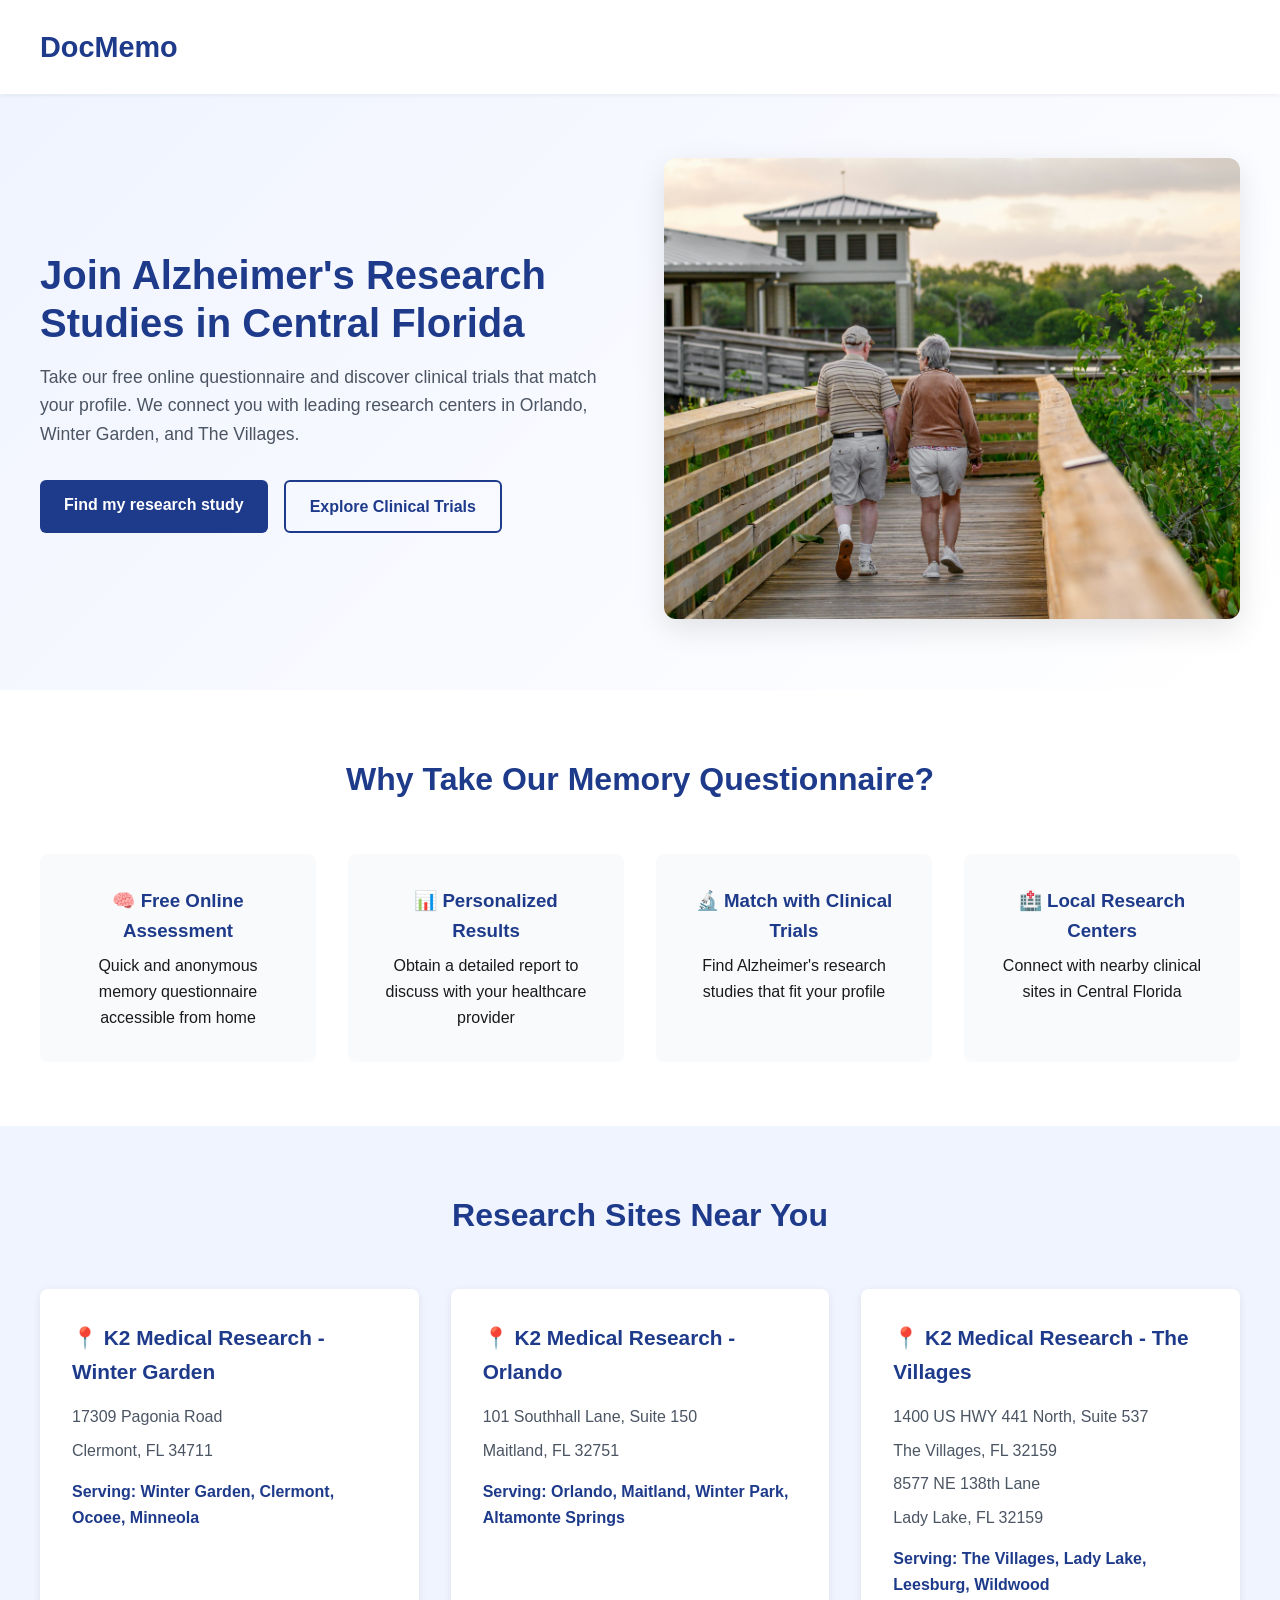
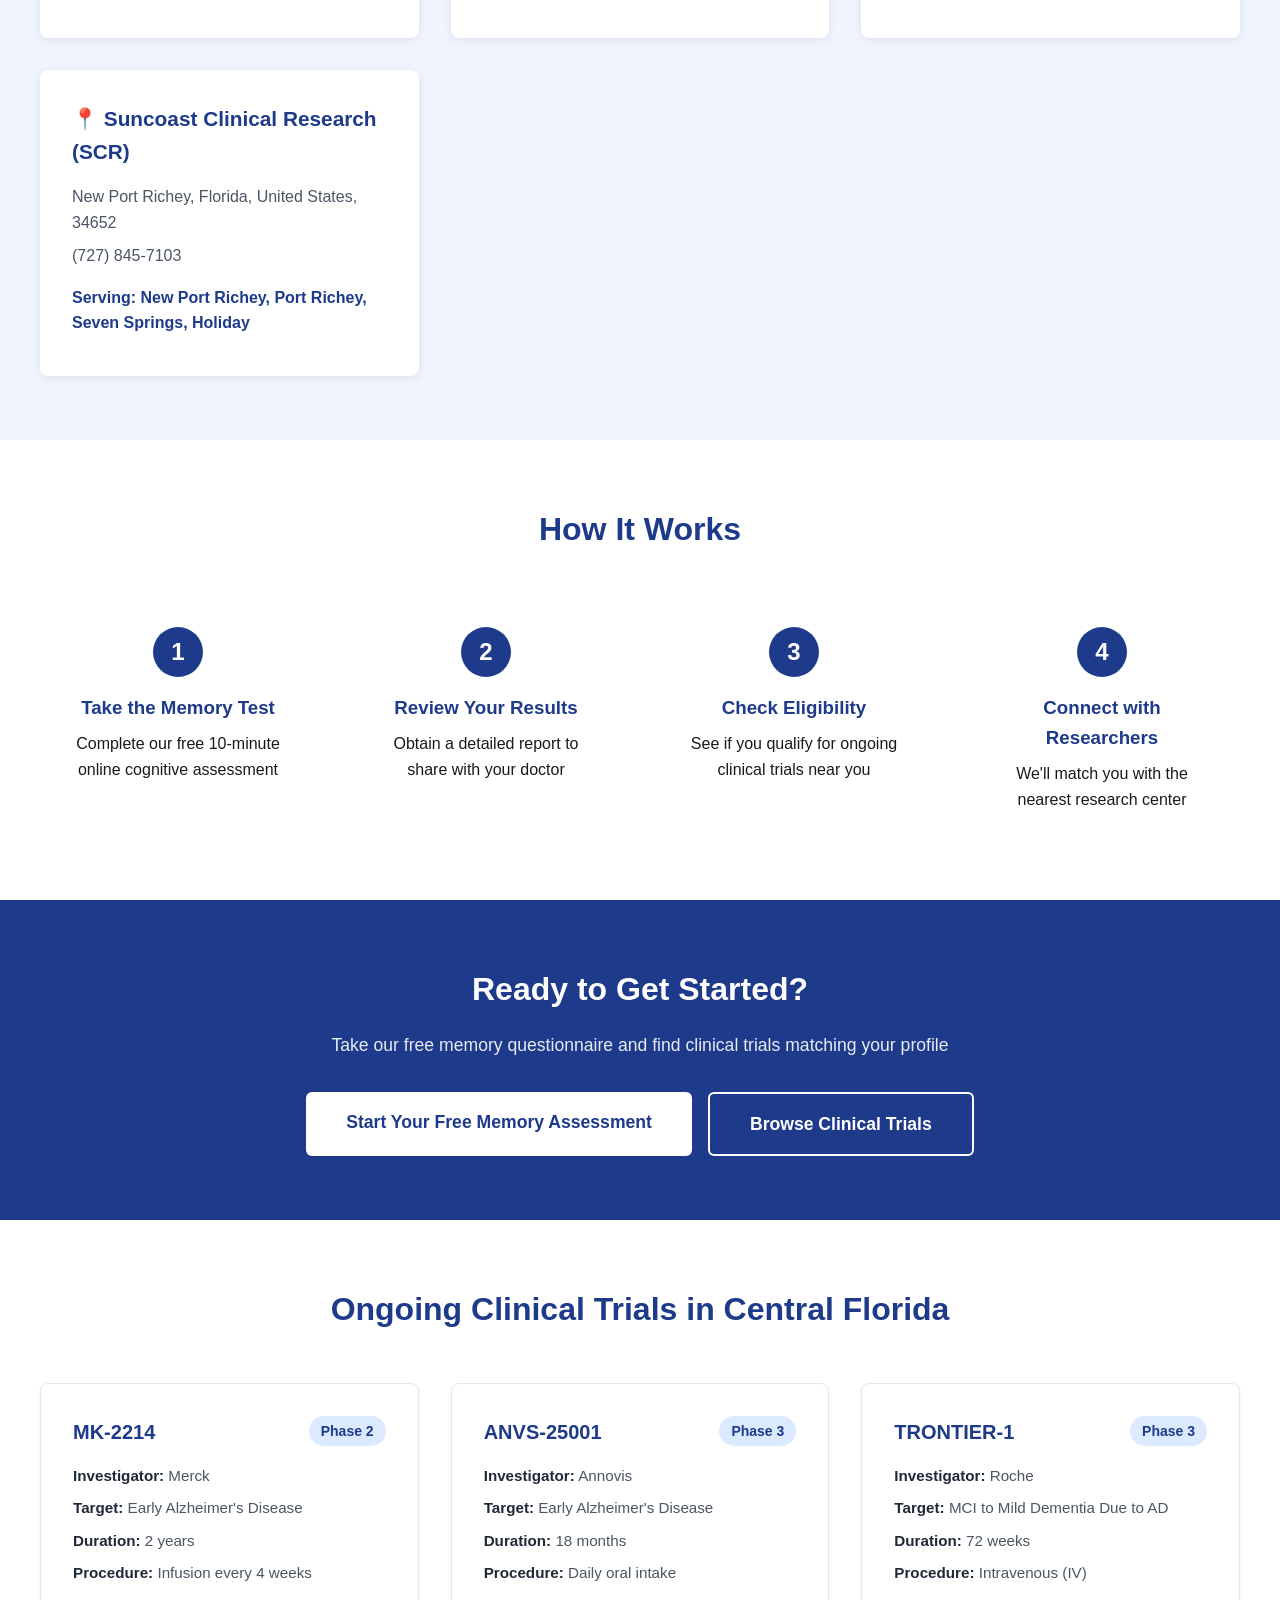
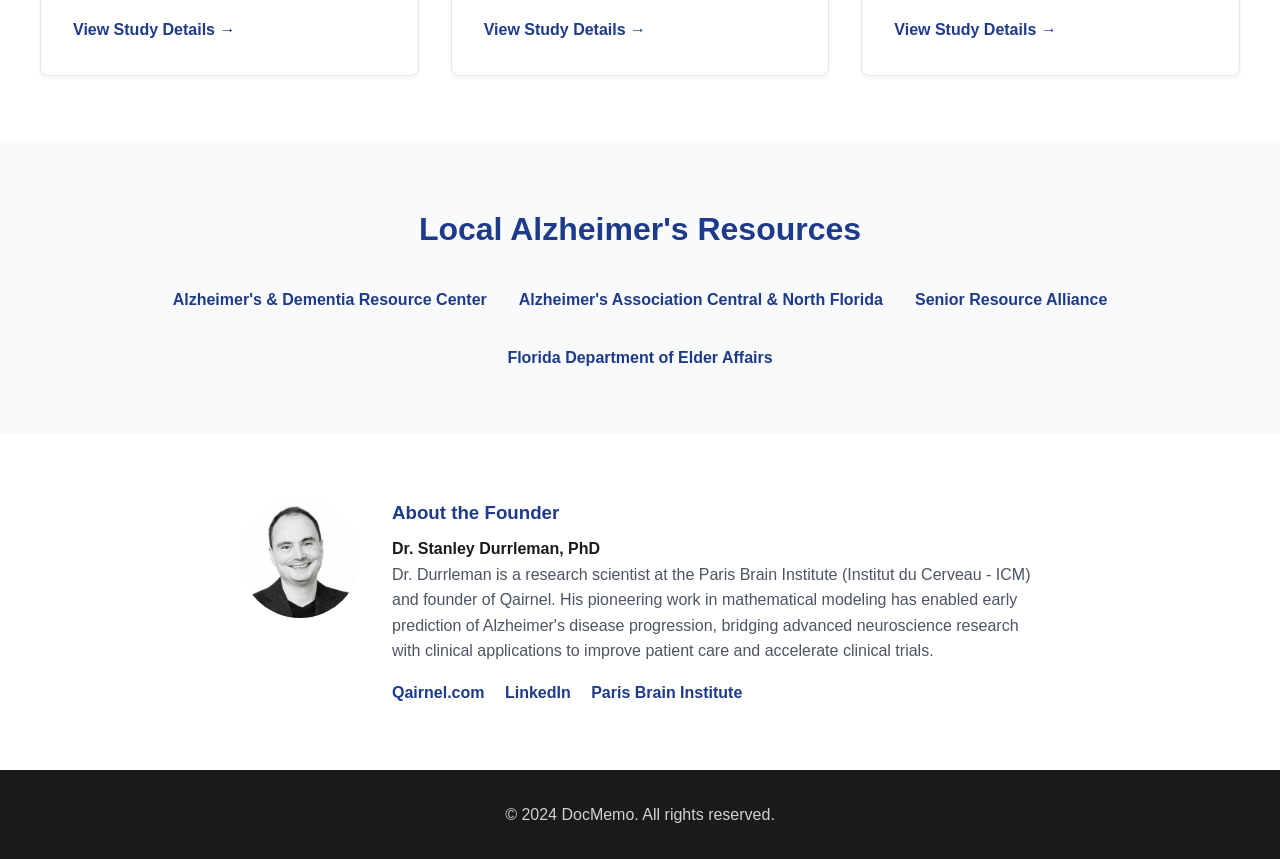
==== central-florida/index.html @ 08bb6022 "SEO optimization 🔎" ====
<!DOCTYPE html>
<html lang="en">

<head>
    <meta charset="UTF-8">
    <meta name="viewport" content="width=device-width, initial-scale=1.0">
    <meta name="description"
        content="Free online memory questionnaire for Alzheimer's research. Find clinical trials in Orlando, Winter Garden, Clermont, The Villages, and Central Florida.">
    <meta name="keywords"
        content="alzheimer clinical trial, memory test for seniors, dementia test, cognitive test online, Orlando clinical research, Central Florida alzheimer studies, The Villages alzheimer research">
    <meta name="author" content="Dr. Stanley Durrleman, PhD - Paris Brain Institute">
    <meta property="og:title" content="Alzheimer's Clinical Trials - Central Florida">
    <meta property="og:description"
        content="Take our free memory questionnaire and connect with Alzheimer's research studies in Central Florida.">
    <meta property="og:image" content="https://alzheimer-research.docmemo.com/pictures/Senior%20Florida.jpg">
    <meta property="og:url" content="https://alzheimer-research.docmemo.com/central-florida/">
    <meta property="og:type" content="website">

    <!-- Twitter Card data -->
    <meta name="twitter:card" content="summary_large_image">
    <meta name="twitter:title" content="Alzheimer's Clinical Trials in Central Florida | DocMemo">
    <meta name="twitter:description"
        content="Find Alzheimer's research studies in Orlando, Winter Garden and The Villages.">
    <meta name="twitter:image" content="https://alzheimer-research.docmemo.com/pictures/Senior%20Florida.jpg">

    <title>Alzheimer's Clinical Trials in Orlando, Winter Garden & The Villages | Free Memory Questionnaire</title>
    <link rel="canonical" href="https://alzheimer-research.docmemo.com/central-florida/">
    <link rel="icon" href="../../pictures/brain.ico" type="image/x-icon">

    <style>
        * {
            margin: 0;
            padding: 0;
            box-sizing: border-box;
        }

        body {
            font-family: -apple-system, BlinkMacSystemFont, 'Segoe UI', 'Helvetica Neue', Arial, sans-serif;
            line-height: 1.6;
            color: #1a1a1a;
            background-color: #ffffff;
        }

        .header {
            background-color: #ffffff;
            padding: 1.5rem 2rem;
            box-shadow: 0 2px 4px rgba(0, 0, 0, 0.05);
            position: sticky;
            top: 0;
            z-index: 100;
        }

        .header-content {
            max-width: 1200px;
            margin: 0 auto;
            display: flex;
            justify-content: space-between;
            align-items: center;
        }

        .logo {
            font-size: 1.8rem;
            font-weight: 700;
            color: #1e3a8a;
        }

        .cta-button {
            background-color: #1e3a8a;
            color: white;
            padding: 0.75rem 1.5rem;
            border-radius: 6px;
            text-decoration: none;
            font-weight: 600;
            transition: background-color 0.3s;
        }

        .cta-button:hover {
            background-color: #1e40af;
        }

        .cta-button-secondary {
            background-color: transparent;
            color: #1e3a8a;
            padding: 0.75rem 1.5rem;
            border: 2px solid #1e3a8a;
            border-radius: 6px;
            text-decoration: none;
            font-weight: 600;
            transition: all 0.3s;
        }

        .cta-button-secondary:hover {
            background-color: #1e3a8a;
            color: white;
        }

        .hero {
            background: linear-gradient(135deg, #f0f4ff 0%, #ffffff 100%);
            padding: 4rem 2rem;
        }

        .hero-content {
            max-width: 1200px;
            margin: 0 auto;
            display: grid;
            grid-template-columns: 1fr 1fr;
            gap: 3rem;
            align-items: center;
        }

        .hero-text h1 {
            font-size: 2.5rem;
            color: #1e3a8a;
            margin-bottom: 1rem;
            line-height: 1.2;
        }

        .hero-text p {
            font-size: 1.1rem;
            color: #4b5563;
            margin-bottom: 2rem;
        }

        .hero-image {
            text-align: right;
        }

        .hero-image img {
            max-width: 100%;
            border-radius: 12px;
            box-shadow: 0 10px 30px rgba(0, 0, 0, 0.1);
        }

        .benefits {
            padding: 4rem 2rem;
            background-color: #ffffff;
        }

        .benefits-content {
            max-width: 1200px;
            margin: 0 auto;
        }

        .benefits h2 {
            text-align: center;
            font-size: 2rem;
            color: #1e3a8a;
            margin-bottom: 3rem;
        }

        .benefits-grid {
            display: grid;
            grid-template-columns: repeat(auto-fit, minmax(250px, 1fr));
            gap: 2rem;
        }

        .benefit-card {
            padding: 2rem;
            background-color: #f9fafb;
            border-radius: 8px;
            text-align: center;
        }

        .benefit-card h3 {
            color: #1e3a8a;
            margin-bottom: 0.5rem;
        }

        .locations {
            padding: 4rem 2rem;
            background-color: #f0f4ff;
        }

        .locations-content {
            max-width: 1200px;
            margin: 0 auto;
        }

        .locations h2 {
            text-align: center;
            font-size: 2rem;
            color: #1e3a8a;
            margin-bottom: 3rem;
        }

        .locations-grid {
            display: grid;
            grid-template-columns: repeat(auto-fit, minmax(280px, 1fr));
            gap: 2rem;
        }

        .location-card {
            background-color: white;
            padding: 2rem;
            border-radius: 8px;
            box-shadow: 0 2px 8px rgba(0, 0, 0, 0.08);
        }

        .location-card h3 {
            color: #1e3a8a;
            margin-bottom: 1rem;
            font-size: 1.3rem;
        }

        .location-card p {
            color: #4b5563;
            margin-bottom: 0.5rem;
        }

        .process {
            padding: 4rem 2rem;
            background-color: #ffffff;
        }

        .process-content {
            max-width: 1200px;
            margin: 0 auto;
        }

        .process h2 {
            text-align: center;
            font-size: 2rem;
            color: #1e3a8a;
            margin-bottom: 3rem;
        }

        .process-steps {
            display: grid;
            grid-template-columns: repeat(auto-fit, minmax(250px, 1fr));
            gap: 2rem;
        }

        .step {
            text-align: center;
            padding: 1.5rem;
        }

        .step-number {
            background-color: #1e3a8a;
            color: white;
            width: 50px;
            height: 50px;
            border-radius: 50%;
            display: flex;
            align-items: center;
            justify-content: center;
            margin: 0 auto 1rem;
            font-size: 1.5rem;
            font-weight: 700;
        }

        .step h3 {
            color: #1e3a8a;
            margin-bottom: 0.5rem;
        }

        .cta-section {
            background-color: #1e3a8a;
            color: white;
            padding: 4rem 2rem;
            text-align: center;
        }

        .cta-section h2 {
            font-size: 2rem;
            margin-bottom: 1rem;
        }

        .cta-section p {
            font-size: 1.1rem;
            margin-bottom: 2rem;
            opacity: 0.9;
        }

        .cta-button-large {
            background-color: white;
            color: #1e3a8a;
            padding: 1rem 2.5rem;
            border-radius: 6px;
            text-decoration: none;
            font-weight: 700;
            font-size: 1.1rem;
            display: inline-block;
            transition: transform 0.3s;
        }

        .cta-button-large:hover {
            transform: translateY(-2px);
        }

        .cta-button-large-secondary {
            background-color: transparent;
            color: white;
            padding: 1rem 2.5rem;
            border: 2px solid white;
            border-radius: 6px;
            text-decoration: none;
            font-weight: 700;
            font-size: 1.1rem;
            display: inline-block;
            transition: all 0.3s;
        }

        .cta-button-large-secondary:hover {
            background-color: white;
            color: #1e3a8a;
        }

        .resources {
            padding: 4rem 2rem;
            background-color: #f9fafb;
        }

        .resources-content {
            max-width: 1200px;
            margin: 0 auto;
        }

        .resources h2 {
            text-align: center;
            font-size: 2rem;
            color: #1e3a8a;
            margin-bottom: 2rem;
        }

        .resources-links {
            display: flex;
            flex-wrap: wrap;
            justify-content: center;
            gap: 2rem;
        }

        .resources-links a {
            color: #1e3a8a;
            text-decoration: none;
            font-weight: 600;
        }

        .resources-links a:hover {
            text-decoration: underline;
        }

        .author-bio {
            padding: 4rem 2rem;
            background-color: #ffffff;
        }

        .author-content {
            max-width: 800px;
            margin: 0 auto;
            display: flex;
            gap: 2rem;
            align-items: flex-start;
        }

        .author-image {
            flex-shrink: 0;
        }

        .author-image img {
            width: 120px;
            height: 120px;
            border-radius: 50%;
            object-fit: cover;
        }

        .author-text h3 {
            color: #1e3a8a;
            margin-bottom: 0.5rem;
        }

        .author-text p {
            color: #4b5563;
            margin-bottom: 1rem;
        }

        .author-links a {
            color: #1e3a8a;
            text-decoration: none;
            margin-right: 1rem;
            font-weight: 600;
        }

        footer {
            background-color: #1a1a1a;
            color: white;
            padding: 2rem;
            text-align: center;
        }

        footer p {
            opacity: 0.8;
        }

        @media (max-width: 768px) {
            .hero-content {
                grid-template-columns: 1fr;
            }

            .hero-text h1 {
                font-size: 2rem;
            }

            .hero-image {
                text-align: center;
            }

            .author-content {
                flex-direction: column;
                text-align: center;
            }
        }

        .content-section {
            padding: 4rem 2rem;
        }

        .content-container {
            max-width: 800px;
            margin: 0 auto;
        }

        .content-container h2 {
            font-size: 2rem;
            color: #1e3a8a;
            margin-bottom: 2rem;
            text-align: center;
        }

        .content-container h3 {
            font-size: 1.5rem;
            color: #1e3a8a;
            margin-top: 2.5rem;
            margin-bottom: 1rem;
        }

        .content-container p {
            margin-bottom: 1.5rem;
            color: #4b5563;
            font-size: 1.1rem;
            line-height: 1.8;
        }

        .content-container ul {
            margin-bottom: 1.5rem;
            padding-left: 1.5rem;
            color: #4b5563;
        }

        .content-container li {
            margin-bottom: 0.75rem;
            font-size: 1.1rem;
        }

        .bg-gray {
            background-color: #f9fafb;
        }

        .bg-white {
            background-color: #ffffff;
        }

        .bg-blue-light {
            background-color: #f0f4ff;
        }



        /* Utility to hide elements if needed, though not strictly necessary if we restructure HTML */

        .trials {
            padding: 4rem 2rem;
            background-color: #ffffff;
        }

        .trials-content {
            max-width: 1200px;
            margin: 0 auto;
        }

        .trials h2 {
            text-align: center;
            font-size: 2rem;
            color: #1e3a8a;
            margin-bottom: 3rem;
        }

        .trials-grid {
            display: grid;
            grid-template-columns: repeat(auto-fit, minmax(300px, 1fr));
            gap: 2rem;
        }

        .trial-card {
            background-color: white;
            padding: 2rem;
            border-radius: 8px;
            border: 1px solid #e5e7eb;
            box-shadow: 0 2px 4px rgba(0, 0, 0, 0.05);
            display: flex;
            flex-direction: column;
            transition: transform 0.3s, box-shadow 0.3s;
        }

        .trial-card:hover {
            transform: translateY(-2px);
            box-shadow: 0 10px 15px rgba(0, 0, 0, 0.1);
            border-color: #1e3a8a;
        }

        .trial-header {
            display: flex;
            justify-content: space-between;
            align-items: flex-start;
            margin-bottom: 1rem;
        }

        .trial-header h3 {
            color: #1e3a8a;
            font-size: 1.25rem;
            margin: 0;
        }

        .trial-badge {
            background-color: #dbeafe;
            color: #1e3a8a;
            padding: 0.25rem 0.75rem;
            border-radius: 9999px;
            font-size: 0.875rem;
            font-weight: 600;
            white-space: nowrap;
        }

        .trial-details {
            flex-grow: 1;
            margin-bottom: 1.5rem;
        }

        .trial-details p {
            margin-bottom: 0.5rem;
            color: #4b5563;
            font-size: 0.95rem;
        }

        .trial-details strong {
            color: #1f2937;
        }

        .trial-link {
            color: #1e3a8a;
            text-decoration: none;
            font-weight: 600;
            display: inline-flex;
            align-items: center;
            transition: color 0.3s;
        }

        .trial-link:hover {
            color: #1e40af;
            text-decoration: underline;
        }
    </style>
</head>

<body>
    <header class="header">
        <div class="header-content">
            <a href="/" class="logo" style="text-decoration: none;">DocMemo</a>
        </div>
    </header>

    <main>
        <section class="hero">
            <div class="hero-content">
                <div class="hero-text">
                    <h1>Join Alzheimer's Research Studies in Central Florida</h1>
                    <p>Take our free online questionnaire and discover clinical trials that match your profile.
                        We connect you with leading research centers in Orlando, Winter Garden, and The Villages.</p>
                    <div style="display: flex; gap: 1rem; flex-wrap: wrap;">
                        <a href="https://docmemo.com/trial-finder" class="cta-button">Find my research study</a>
                        <a href="https://docmemo.com/clinical-trials" class="cta-button-secondary">Explore Clinical
                            Trials</a>
                    </div>
                </div>
                <div class="hero-image">
                    <img src="../../pictures/Senior Florida.jpg" alt="Senior Florida" fetchpriority="high">
                </div>
            </div>
        </section>

        <section class="benefits">
            <div class="benefits-content">
                <h2>Why Take Our Memory Questionnaire?</h2>
                <div class="benefits-grid">
                    <div class="benefit-card">
                        <h3>🧠 Free Online Assessment</h3>
                        <p>Quick and anonymous memory questionnaire accessible from home</p>
                    </div>
                    <div class="benefit-card">
                        <h3>📊 Personalized Results</h3>
                        <p>Obtain a detailed report to discuss with your healthcare provider</p>
                    </div>
                    <div class="benefit-card">
                        <h3>🔬 Match with Clinical Trials</h3>
                        <p>Find Alzheimer's research studies that fit your profile</p>
                    </div>
                    <div class="benefit-card">
                        <h3>🏥 Local Research Centers</h3>
                        <p>Connect with nearby clinical sites in Central Florida</p>
                    </div>
                </div>
            </div>
        </section>

        <section class="locations">
            <div class="locations-content">
                <h2>Research Sites Near You</h2>
                <div class="locations-grid">
                    <div class="location-card">
                        <h3>📍 K2 Medical Research - Winter Garden</h3>
                        <p>17309 Pagonia Road</p>
                        <p>Clermont, FL 34711</p>
                        <p style="margin-top: 1rem; color: #1e3a8a; font-weight: 600;">Serving: Winter Garden, Clermont,
                            Ocoee, Minneola</p>
                    </div>
                    <div class="location-card">
                        <h3>📍 K2 Medical Research - Orlando</h3>
                        <p>101 Southhall Lane, Suite 150</p>
                        <p>Maitland, FL 32751</p>
                        <p style="margin-top: 1rem; color: #1e3a8a; font-weight: 600;">Serving: Orlando, Maitland,
                            Winter Park, Altamonte Springs</p>
                    </div>
                    <div class="location-card">
                        <h3>📍 K2 Medical Research - The Villages</h3>
                        <p>1400 US HWY 441 North, Suite 537</p>
                        <p>The Villages, FL 32159</p>
                        <p style="margin-top: 0.5rem;">8577 NE 138th Lane</p>
                        <p>Lady Lake, FL 32159</p>
                        <p style="margin-top: 1rem; color: #1e3a8a; font-weight: 600;">Serving: The Villages, Lady Lake,
                            Leesburg, Wildwood</p>
                    </div>
                    <div class="location-card">
                        <h3>📍 Suncoast Clinical Research (SCR)</h3>
                        <p>New Port Richey, Florida, United States, 34652</p>
                        <p>(727) 845-7103</p>
                        <p style="margin-top: 1rem; color: #1e3a8a; font-weight: 600;">Serving: New Port Richey, Port
                            Richey, Seven Springs, Holiday</p>
                    </div>
                </div>
            </div>
        </section>





        <section class="process">
            <div class="process-content">
                <h2>How It Works</h2>
                <div class="process-steps">
                    <div class="step">
                        <div class="step-number">1</div>
                        <h3>Take the Memory Test</h3>
                        <p>Complete our free 10-minute online cognitive assessment</p>
                    </div>
                    <div class="step">
                        <div class="step-number">2</div>
                        <h3>Review Your Results</h3>
                        <p>Obtain a detailed report to share with your doctor</p>
                    </div>
                    <div class="step">
                        <div class="step-number">3</div>
                        <h3>Check Eligibility</h3>
                        <p>See if you qualify for ongoing clinical trials near you</p>
                    </div>
                    <div class="step">
                        <div class="step-number">4</div>
                        <h3>Connect with Researchers</h3>
                        <p>We'll match you with the nearest research center</p>
                    </div>
                </div>
            </div>
        </section>

        <section class="cta-section">
            <h2>Ready to Get Started?</h2>
            <p>Take our free memory questionnaire and find clinical trials matching your profile</p>
            <div style="display: flex; gap: 1rem; justify-content: center; flex-wrap: wrap;">
                <a href="https://docmemo.com/questionnaire" class="cta-button-large">Start Your Free Memory
                    Assessment</a>
                <a href="https://docmemo.com/clinical-trials" class="cta-button-large-secondary">Browse Clinical
                    Trials</a>
            </div>
        </section>

        <section class="trials">
            <div class="trials-content">
                <h2>Ongoing Clinical Trials in Central Florida</h2>
                <div class="trials-grid">
                    <!-- MK2214 -->
                    <div class="trial-card">
                        <div class="trial-header">
                            <h3>MK-2214</h3>
                            <span class="trial-badge">Phase 2</span>
                        </div>
                        <div class="trial-details">
                            <p><strong>Investigator:</strong> Merck</p>
                            <p><strong>Target:</strong> Early Alzheimer's Disease</p>
                            <p><strong>Duration:</strong> 2 years</p>
                            <p><strong>Procedure:</strong> Infusion every 4 weeks</p>
                        </div>
                        <a href="https://clinicaltrials.gov/study/NCT07033494" target="_blank" rel="noopener"
                            class="trial-link">View Study Details →</a>
                    </div>

                    <!-- ANVS_25001 -->
                    <div class="trial-card">
                        <div class="trial-header">
                            <h3>ANVS-25001</h3>
                            <span class="trial-badge">Phase 3</span>
                        </div>
                        <div class="trial-details">
                            <p><strong>Investigator:</strong> Annovis</p>
                            <p><strong>Target:</strong> Early Alzheimer's Disease</p>
                            <p><strong>Duration:</strong> 18 months</p>
                            <p><strong>Procedure:</strong> Daily oral intake</p>
                        </div>
                        <a href="https://clinicaltrials.gov/study/NCT06709014" target="_blank" rel="noopener"
                            class="trial-link">View Study Details →</a>
                    </div>

                    <!-- TRONTIER_1 -->
                    <div class="trial-card">
                        <div class="trial-header">
                            <h3>TRONTIER-1</h3>
                            <span class="trial-badge">Phase 3</span>
                        </div>
                        <div class="trial-details">
                            <p><strong>Investigator:</strong> Roche</p>
                            <p><strong>Target:</strong> MCI to Mild Dementia Due to AD</p>
                            <p><strong>Duration:</strong> 72 weeks</p>
                            <p><strong>Procedure:</strong> Intravenous (IV)</p>
                        </div>
                        <a href="https://clinicaltrials.gov/study/NCT07169578?id=NCT07169578" target="_blank"
                            rel="noopener" class="trial-link">View Study Details →</a>
                    </div>
                </div>
            </div>
        </section>

        <section class="resources">
            <div class="resources-content">
                <h2>Local Alzheimer's Resources</h2>
                <div class="resources-links">
                    <a href="https://www.adrccares.org/" target="_blank" rel="noopener">Alzheimer's & Dementia Resource
                        Center</a>
                    <a href="https://www.alz.org/cnfl" target="_blank" rel="noopener">Alzheimer's Association Central &
                        North Florida</a>
                    <a href="https://www.seniorresourcealliance.org/" target="_blank" rel="noopener">Senior Resource
                        Alliance</a>
                    <a href="https://elderaffairs.org/" target="_blank" rel="noopener">Florida Department of Elder
                        Affairs</a>
                </div>
            </div>
        </section>

        <section class="author-bio">
            <div class="author-content">
                <div class="author-image">
                    <img src="../../pictures/Stanley Durrleman.jpg" alt="Dr. Stanley Durrleman">
                </div>
                <div class="author-text">
                    <h3>About the Founder</h3>
                    <h4>Dr. Stanley Durrleman, PhD</h4>
                    <p>Dr. Durrleman is a research scientist at the Paris Brain Institute (Institut du Cerveau - ICM)
                        and
                        founder of Qairnel. His pioneering work in mathematical modeling has enabled early prediction of
                        Alzheimer's disease progression, bridging advanced neuroscience research with clinical
                        applications
                        to improve patient care and accelerate clinical trials.</p>
                    <div class="author-links">
                        <a href="https://qairnel.com/" target="_blank" rel="noopener">Qairnel.com</a>
                        <a href="https://www.linkedin.com/in/stanley-durrleman-1725336/" target="_blank"
                            rel="noopener">LinkedIn</a>
                        <a href="https://www.institutducerveau-icm.org/en/" target="_blank" rel="noopener">Paris Brain
                            Institute</a>
                    </div>
                </div>
            </div>
        </section>
    </main>

    <footer>
        <p>&copy; 2024 DocMemo. All rights reserved.</p>
    </footer>


    <script type="application/ld+json">
    {
        "@context": "https://schema.org",
        "@type": "MedicalWebPage",
        "name": "Alzheimer's Clinical Trials in Central Florida",
        "description": "Find Alzheimer's clinical trials and take free memory assessments in Orlando, Winter Garden, and The Villages, Florida.",
        "serviceType": ["Memory Assessment", "Cognitive Testing", "Alzheimer Screening", "Dementia Testing"],
        "medicalSpecialty": "Neurology",
        "about": {
            "@type": "MedicalCondition",
            "name": "Alzheimer's Disease"
        },
        "areaServed": {
            "@type": "State",
            "name": "Florida"
        }
    }
    </script>
    <script type="application/ld+json">
    {
        "@context": "https://schema.org",
        "@type": "BreadcrumbList",
        "itemListElement": [{
            "@type": "ListItem",
            "position": 1,
            "name": "Home",
            "item": "https://alzheimer-research.docmemo.com/"
        }, {
            "@type": "ListItem",
            "position": 2,
            "name": "Central Florida",
            "item": "https://alzheimer-research.docmemo.com/central-florida/"
        }]
    }
    </script>
</body>

</html>
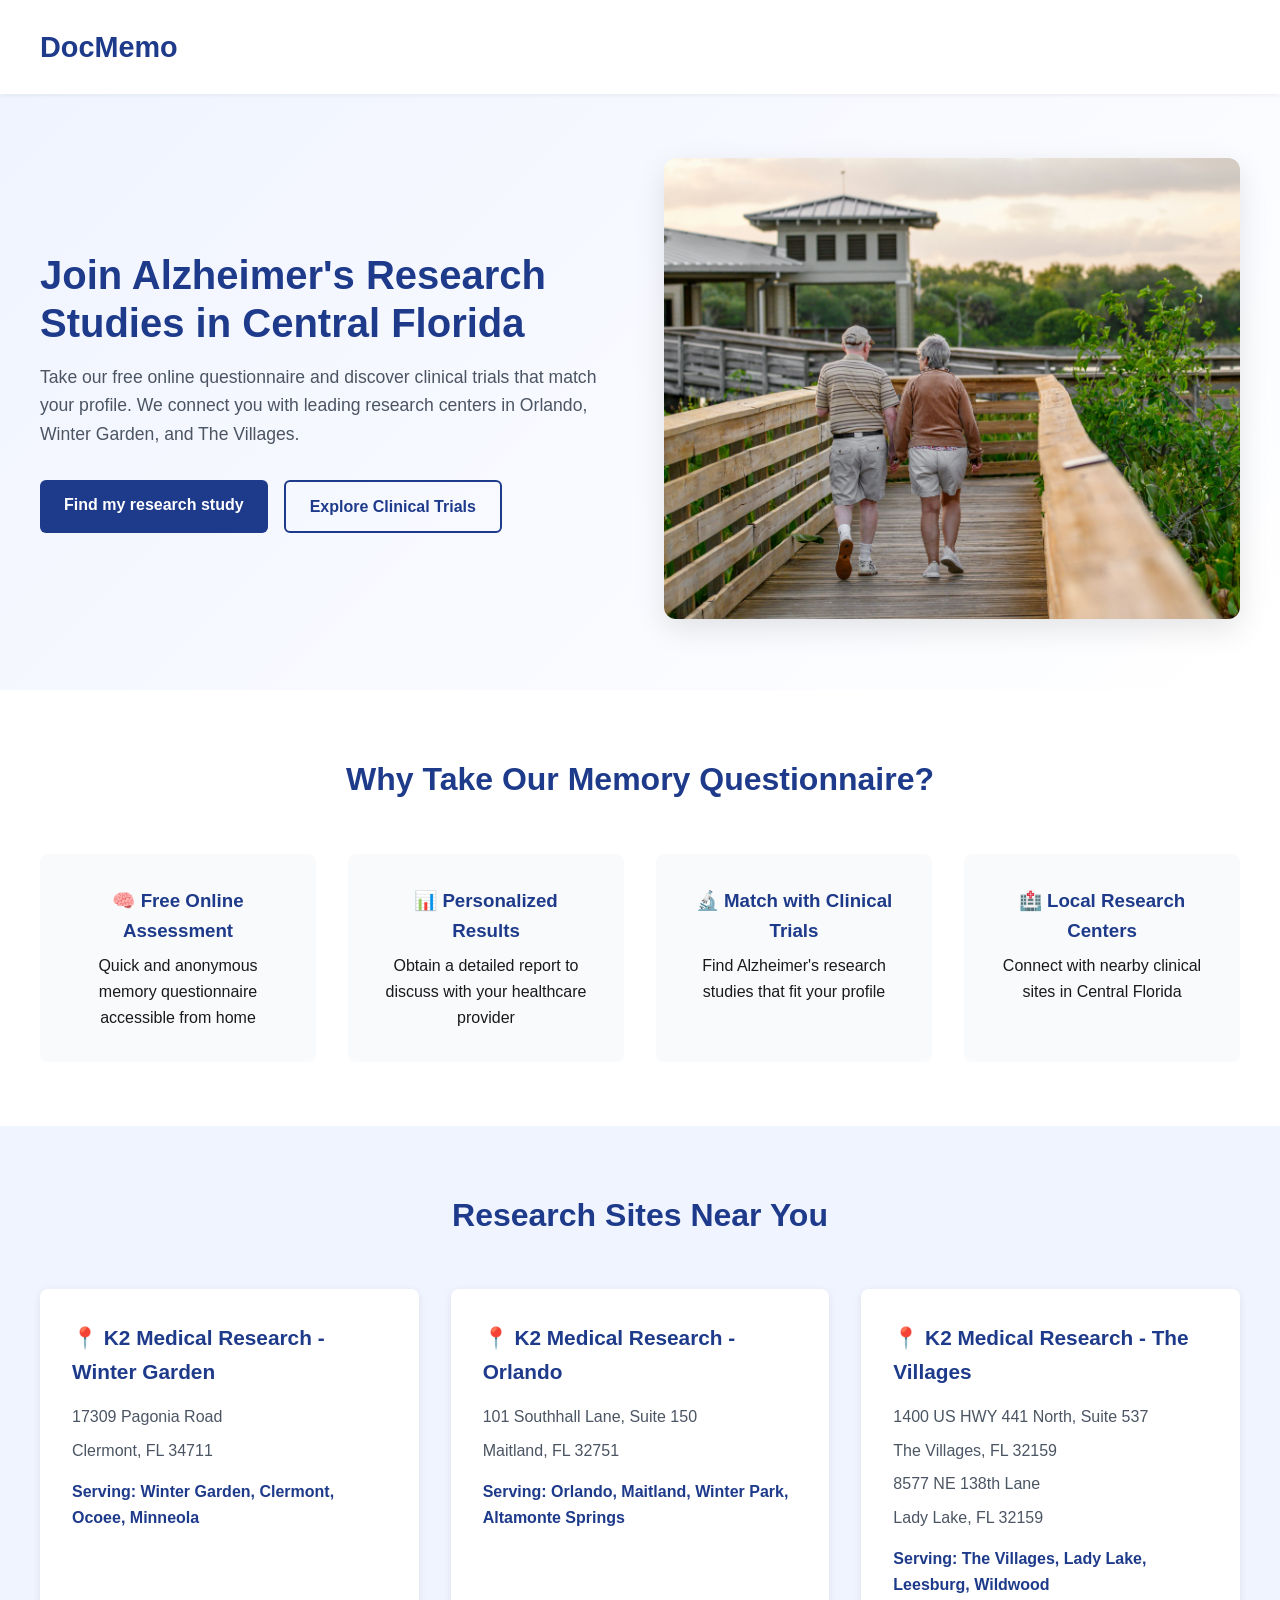
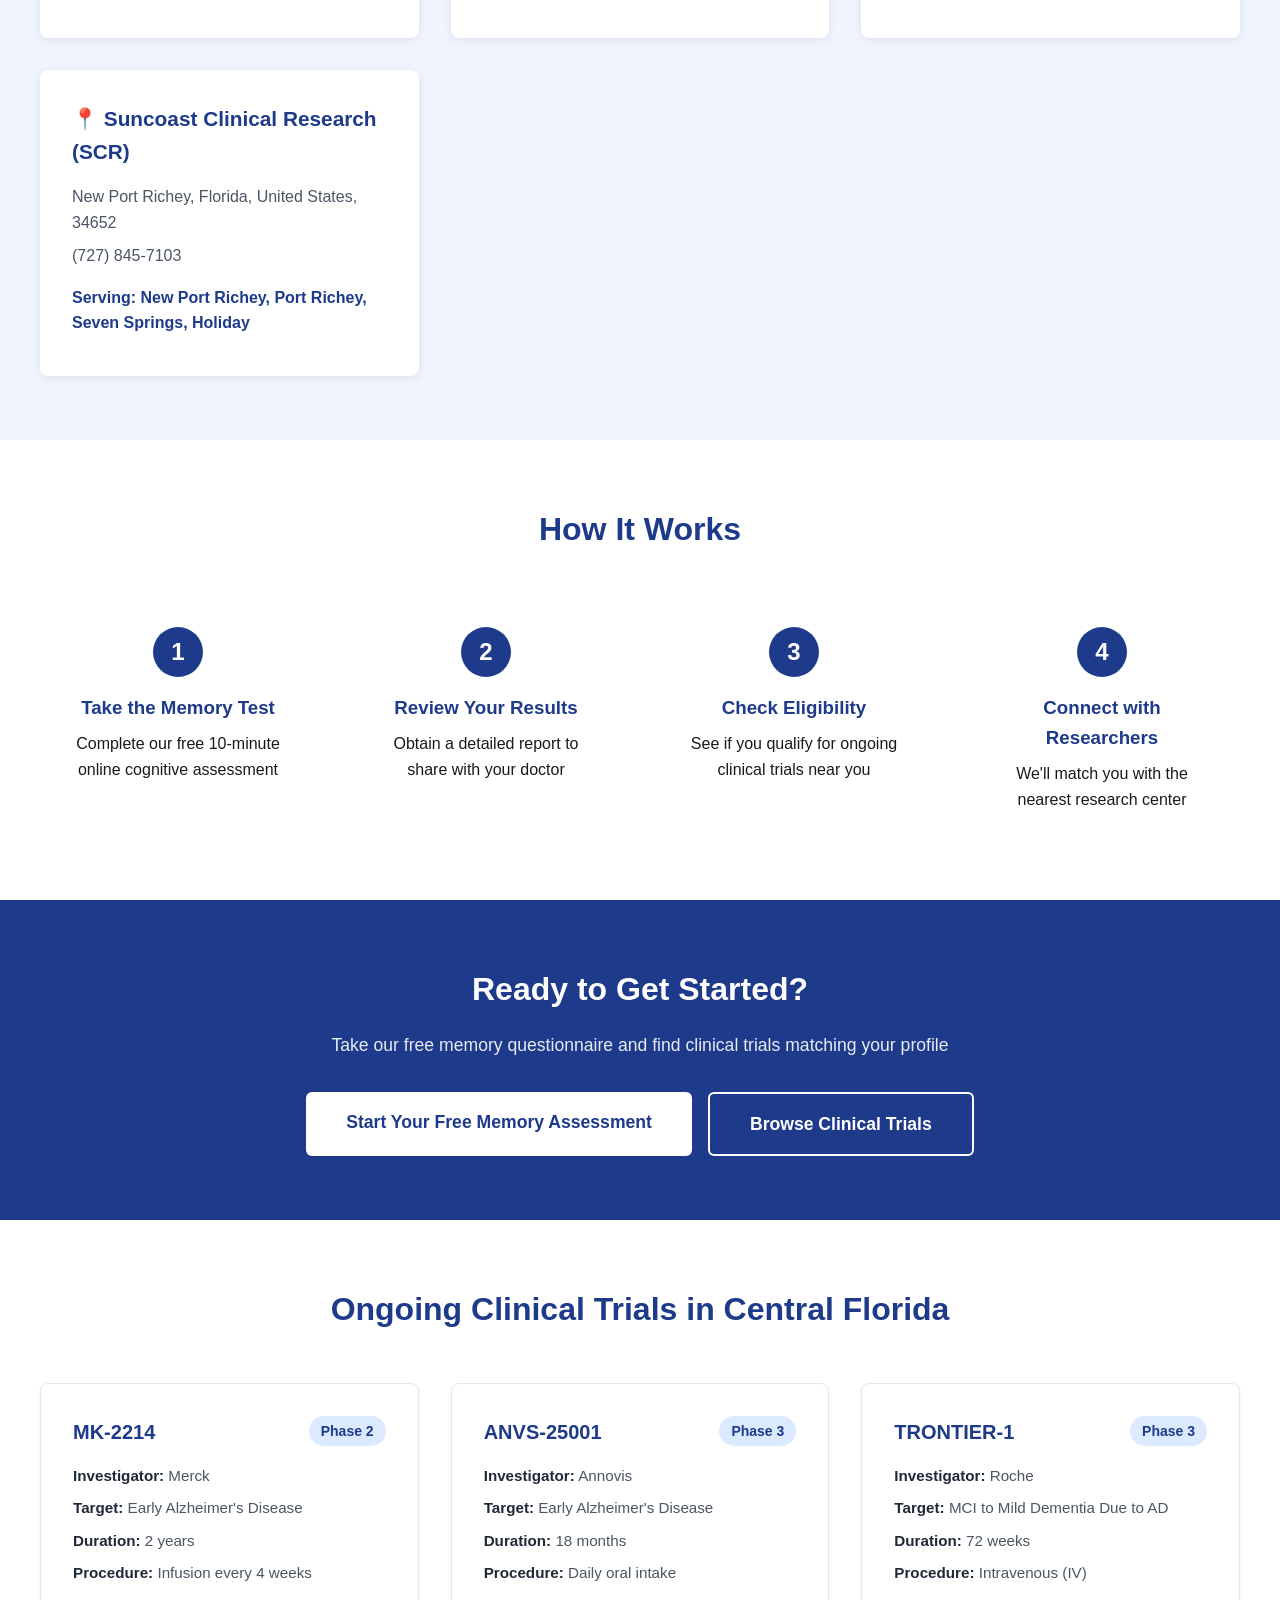
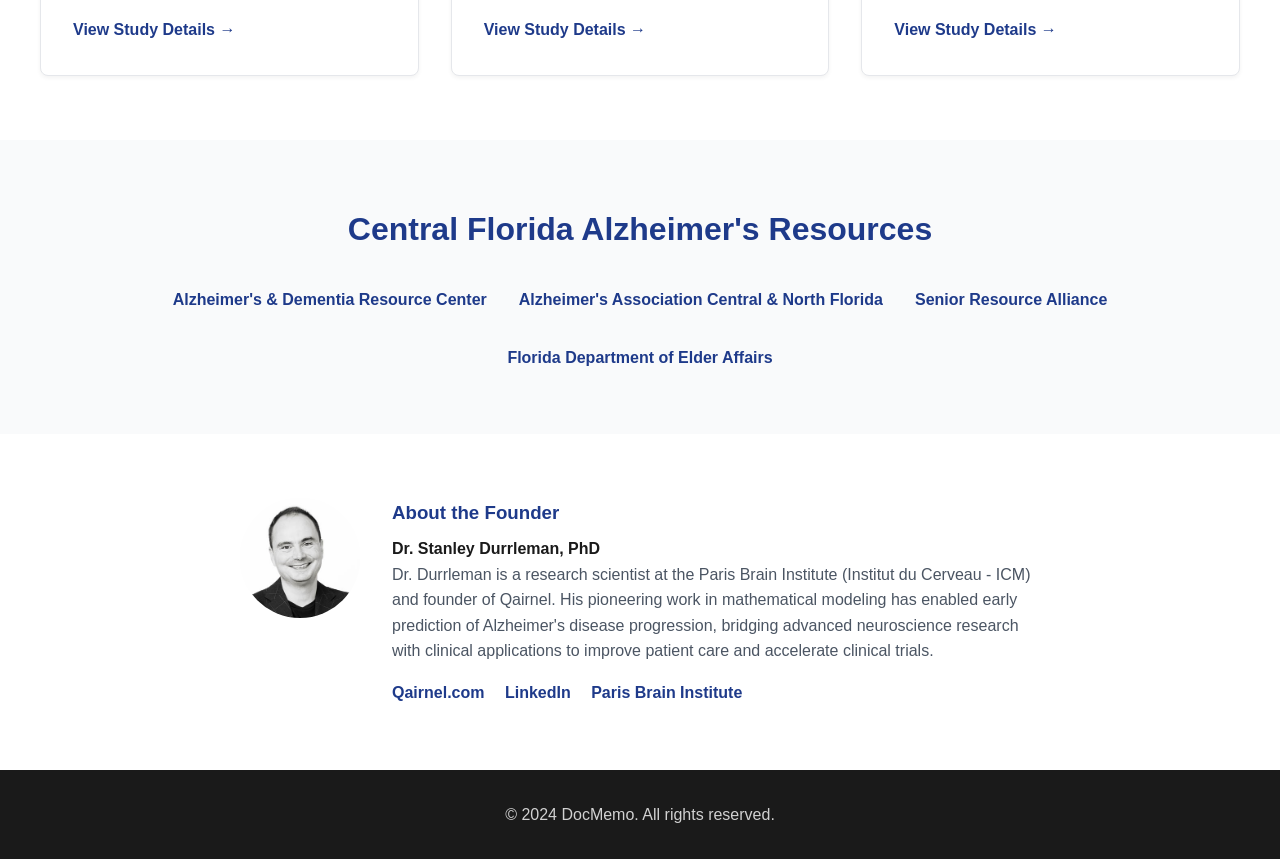
==== commit 1430b2e5: "Remove FAQ and small changes 👩‍💻" ====
--- a/central-florida/index.html
+++ b/central-florida/index.html
@@ -750,7 +750,7 @@
 
         <section class="resources">
             <div class="resources-content">
-                <h2>Local Alzheimer's Resources</h2>
+                <h2>Central Florida Alzheimer's Resources</h2>
                 <div class="resources-links">
                     <a href="https://www.adrccares.org/" target="_blank" rel="noopener">Alzheimer's & Dementia Resource
                         Center</a>
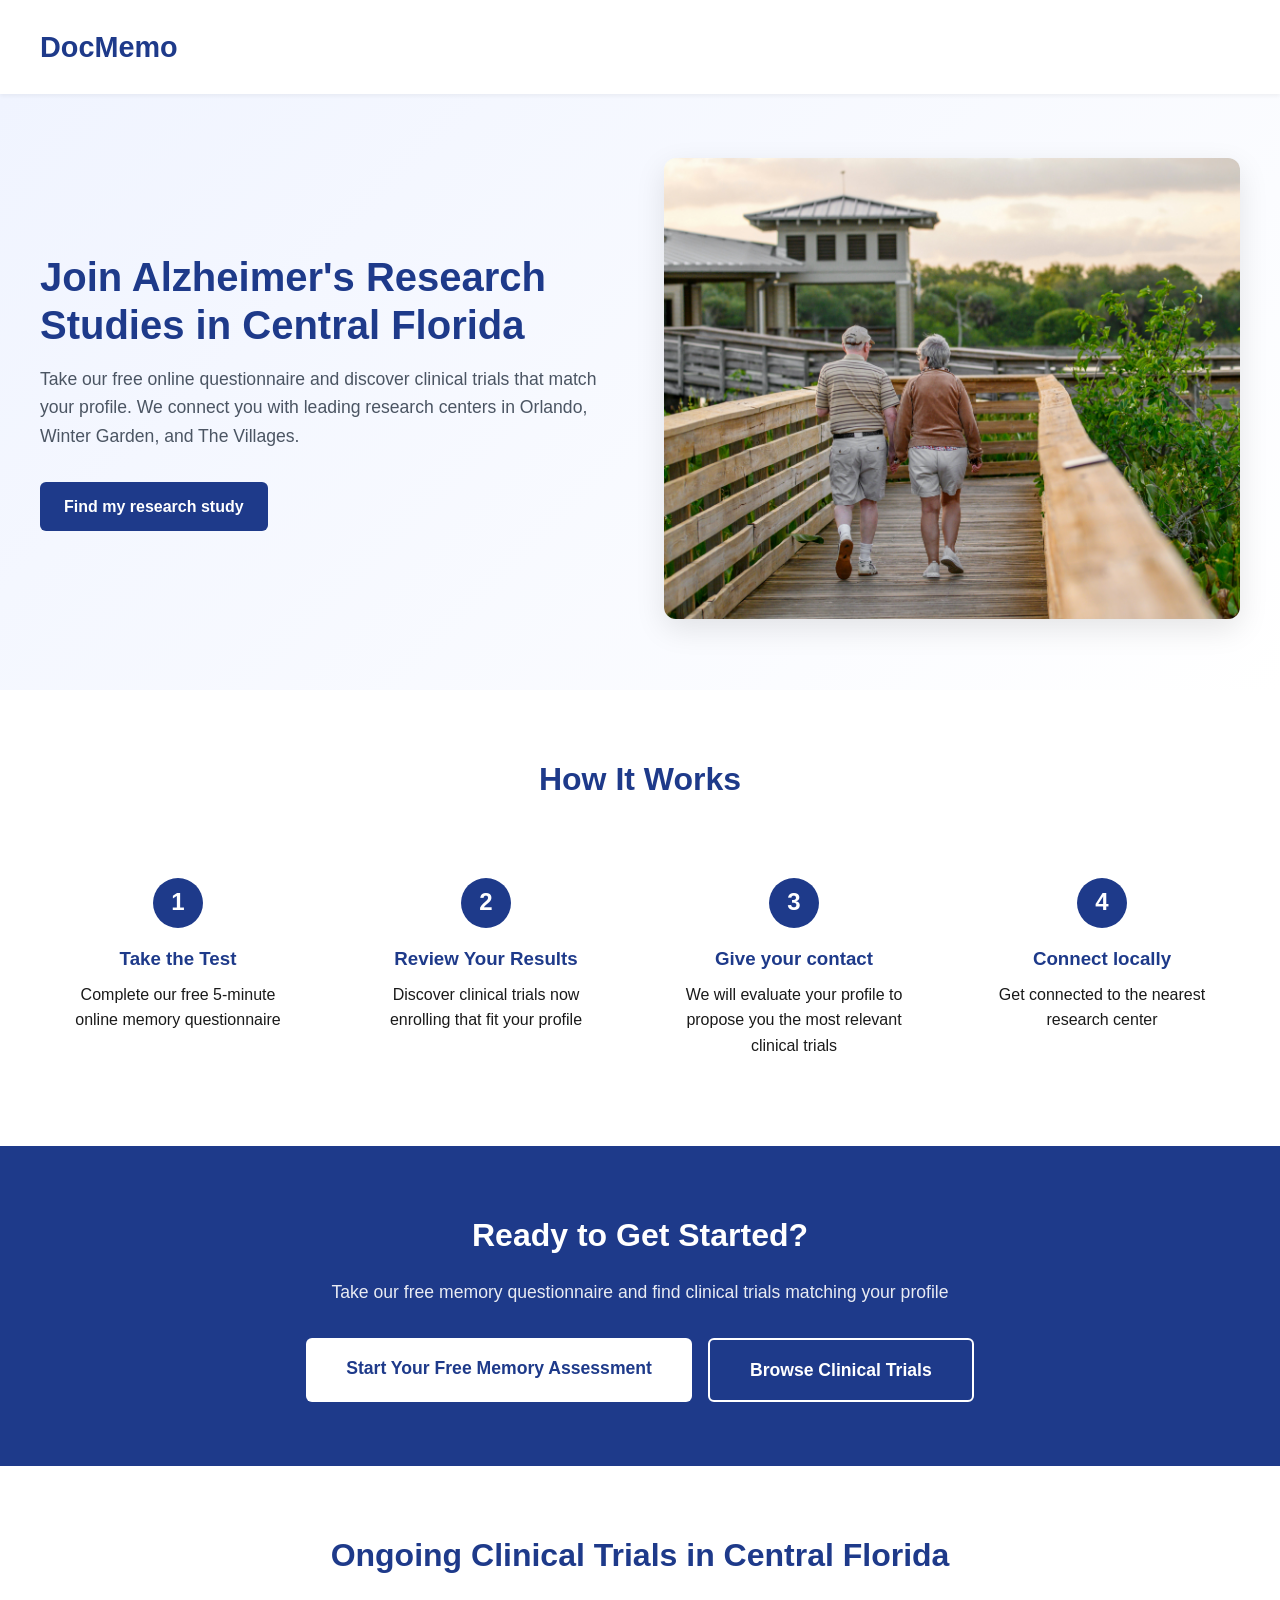
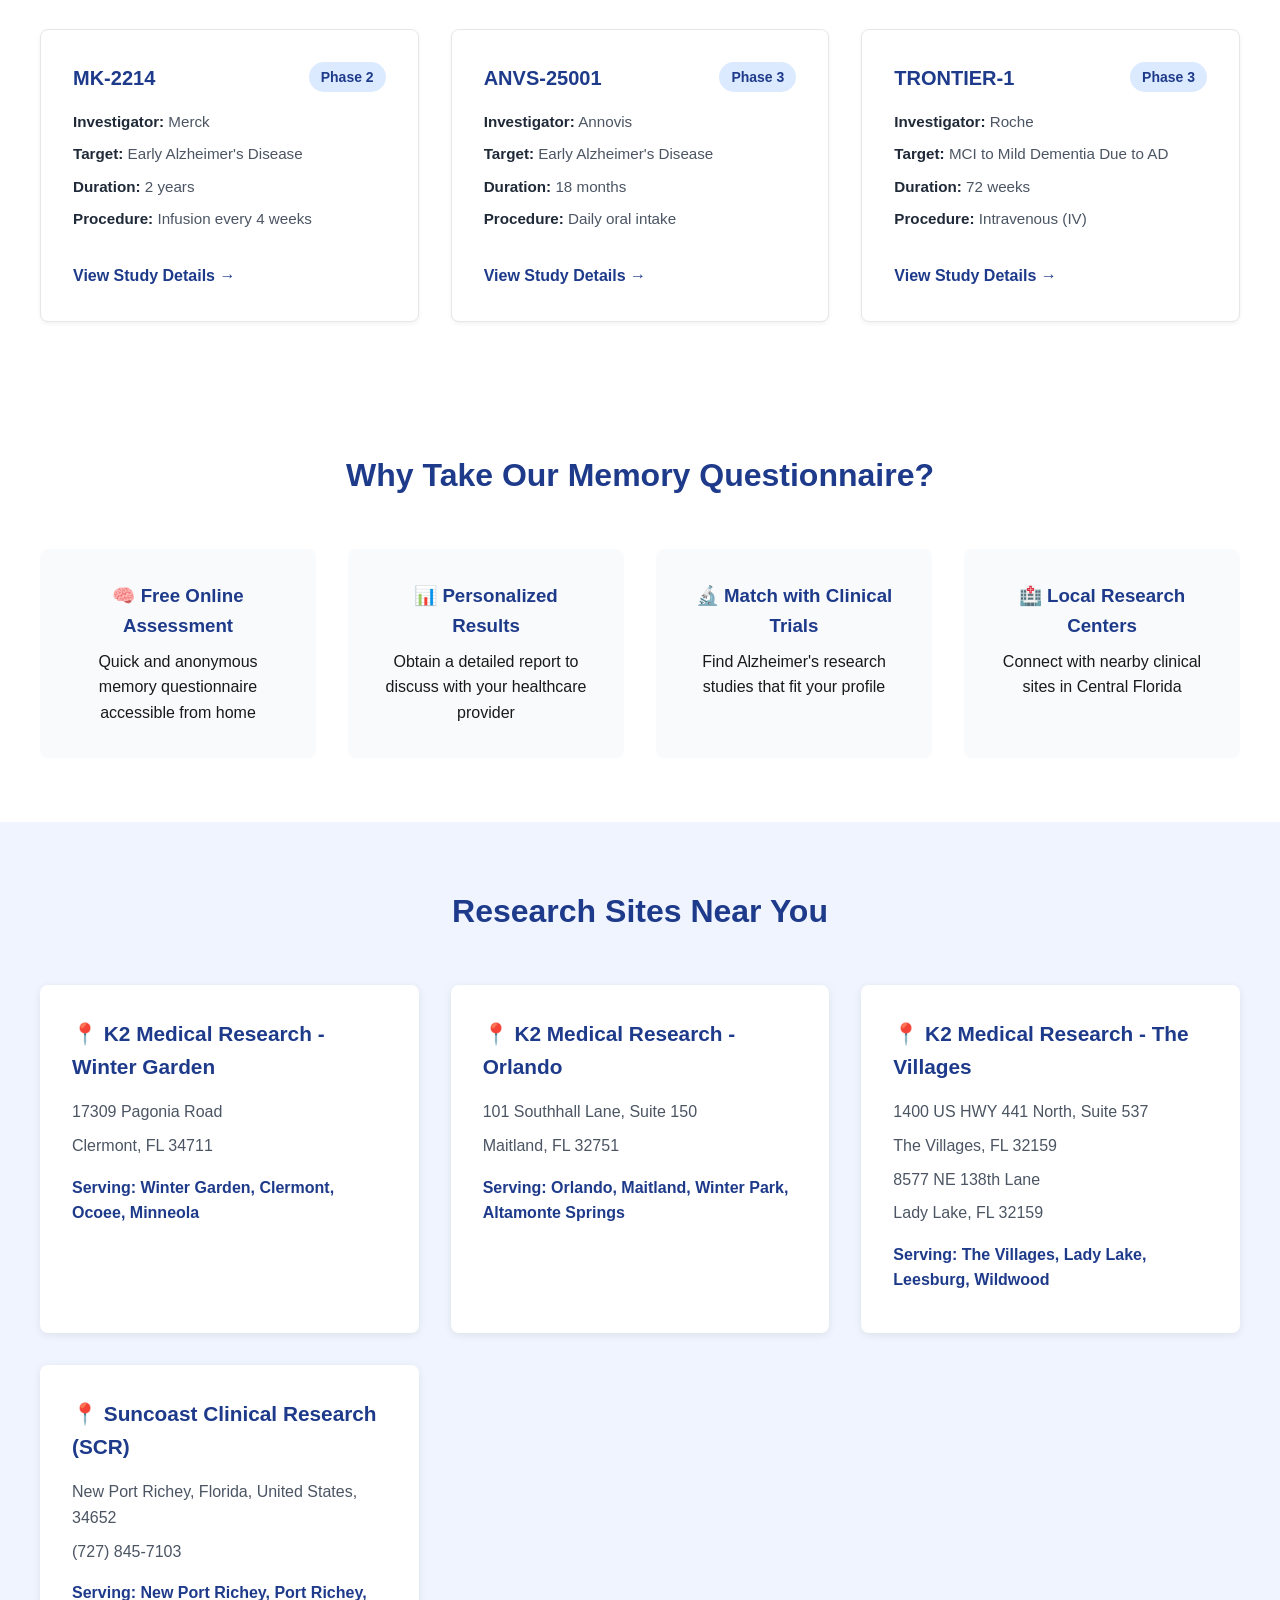
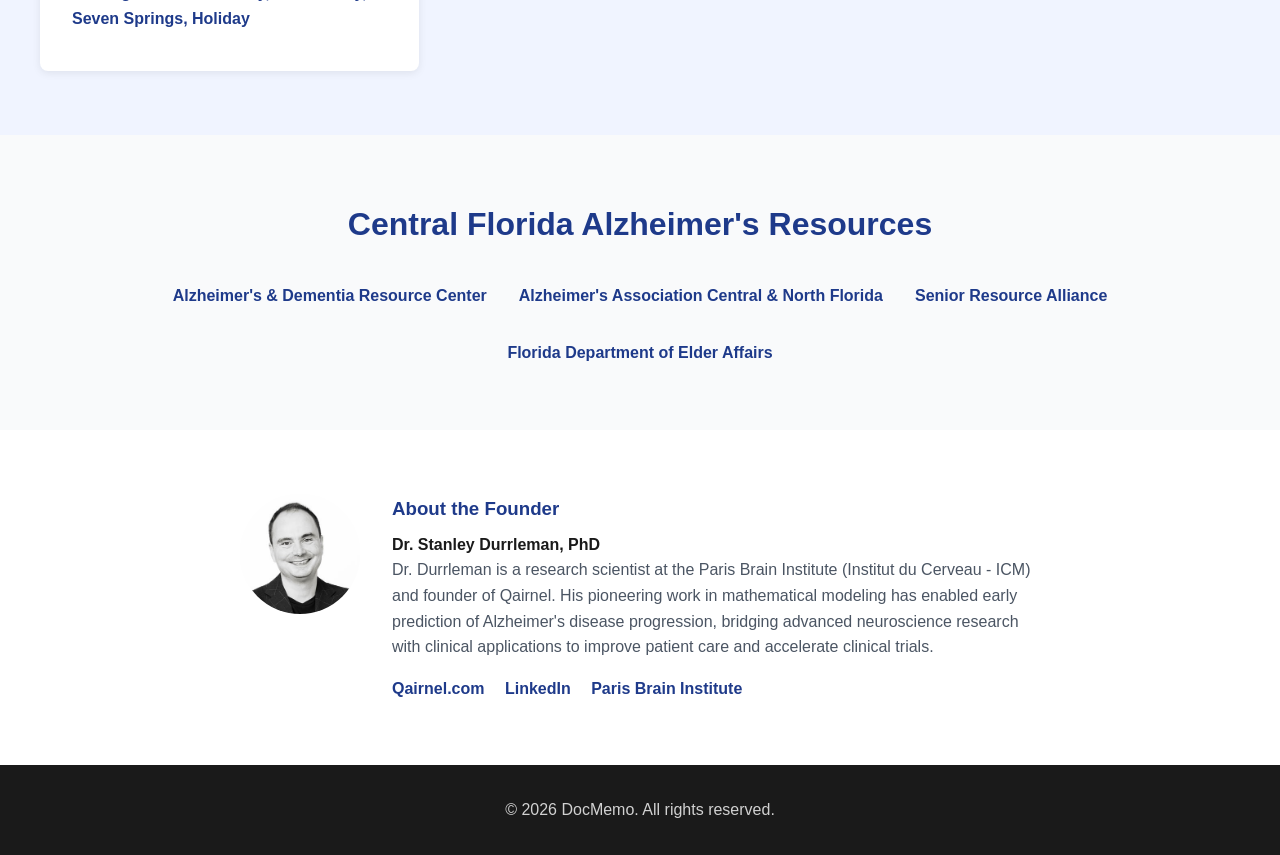
==== commit fe6f5a50: "Enriching home page 🏡" ====
--- a/central-florida/index.html
+++ b/central-florida/index.html
@@ -578,8 +578,6 @@
                         We connect you with leading research centers in Orlando, Winter Garden, and The Villages.</p>
                     <div style="display: flex; gap: 1rem; flex-wrap: wrap;">
                         <a href="https://docmemo.com/trial-finder" class="cta-button">Find my research study</a>
-                        <a href="https://docmemo.com/clinical-trials" class="cta-button-secondary">Explore Clinical
-                            Trials</a>
                     </div>
                 </div>
                 <div class="hero-image">
@@ -588,70 +586,6 @@
             </div>
         </section>
 
-        <section class="benefits">
-            <div class="benefits-content">
-                <h2>Why Take Our Memory Questionnaire?</h2>
-                <div class="benefits-grid">
-                    <div class="benefit-card">
-                        <h3>🧠 Free Online Assessment</h3>
-                        <p>Quick and anonymous memory questionnaire accessible from home</p>
-                    </div>
-                    <div class="benefit-card">
-                        <h3>📊 Personalized Results</h3>
-                        <p>Obtain a detailed report to discuss with your healthcare provider</p>
-                    </div>
-                    <div class="benefit-card">
-                        <h3>🔬 Match with Clinical Trials</h3>
-                        <p>Find Alzheimer's research studies that fit your profile</p>
-                    </div>
-                    <div class="benefit-card">
-                        <h3>🏥 Local Research Centers</h3>
-                        <p>Connect with nearby clinical sites in Central Florida</p>
-                    </div>
-                </div>
-            </div>
-        </section>
-
-        <section class="locations">
-            <div class="locations-content">
-                <h2>Research Sites Near You</h2>
-                <div class="locations-grid">
-                    <div class="location-card">
-                        <h3>📍 K2 Medical Research - Winter Garden</h3>
-                        <p>17309 Pagonia Road</p>
-                        <p>Clermont, FL 34711</p>
-                        <p style="margin-top: 1rem; color: #1e3a8a; font-weight: 600;">Serving: Winter Garden, Clermont,
-                            Ocoee, Minneola</p>
-                    </div>
-                    <div class="location-card">
-                        <h3>📍 K2 Medical Research - Orlando</h3>
-                        <p>101 Southhall Lane, Suite 150</p>
-                        <p>Maitland, FL 32751</p>
-                        <p style="margin-top: 1rem; color: #1e3a8a; font-weight: 600;">Serving: Orlando, Maitland,
-                            Winter Park, Altamonte Springs</p>
-                    </div>
-                    <div class="location-card">
-                        <h3>📍 K2 Medical Research - The Villages</h3>
-                        <p>1400 US HWY 441 North, Suite 537</p>
-                        <p>The Villages, FL 32159</p>
-                        <p style="margin-top: 0.5rem;">8577 NE 138th Lane</p>
-                        <p>Lady Lake, FL 32159</p>
-                        <p style="margin-top: 1rem; color: #1e3a8a; font-weight: 600;">Serving: The Villages, Lady Lake,
-                            Leesburg, Wildwood</p>
-                    </div>
-                    <div class="location-card">
-                        <h3>📍 Suncoast Clinical Research (SCR)</h3>
-                        <p>New Port Richey, Florida, United States, 34652</p>
-                        <p>(727) 845-7103</p>
-                        <p style="margin-top: 1rem; color: #1e3a8a; font-weight: 600;">Serving: New Port Richey, Port
-                            Richey, Seven Springs, Holiday</p>
-                    </div>
-                </div>
-            </div>
-        </section>
-
-
-
 
 
         <section class="process">
@@ -660,23 +594,23 @@
                 <div class="process-steps">
                     <div class="step">
                         <div class="step-number">1</div>
-                        <h3>Take the Memory Test</h3>
-                        <p>Complete our free 10-minute online cognitive assessment</p>
+                        <h3>Take the Test</h3>
+                        <p>Complete our free 5-minute online memory questionnaire</p>
                     </div>
                     <div class="step">
                         <div class="step-number">2</div>
                         <h3>Review Your Results</h3>
-                        <p>Obtain a detailed report to share with your doctor</p>
+                        <p>Discover clinical trials now enrolling that fit your profile</p>
                     </div>
                     <div class="step">
                         <div class="step-number">3</div>
-                        <h3>Check Eligibility</h3>
-                        <p>See if you qualify for ongoing clinical trials near you</p>
+                        <h3>Give your contact</h3>
+                        <p>We will evaluate your profile to propose you the most relevant clinical trials</p>
                     </div>
                     <div class="step">
                         <div class="step-number">4</div>
-                        <h3>Connect with Researchers</h3>
-                        <p>We'll match you with the nearest research center</p>
+                        <h3>Connect locally</h3>
+                        <p>Get connected to the nearest research center</p>
                     </div>
                 </div>
             </div>
@@ -743,6 +677,68 @@
                         </div>
                         <a href="https://clinicaltrials.gov/study/NCT07169578?id=NCT07169578" target="_blank"
                             rel="noopener" class="trial-link">View Study Details →</a>
+                    </div>
+                </div>
+            </div>
+        </section>
+
+        <section class="benefits">
+            <div class="benefits-content">
+                <h2>Why Take Our Memory Questionnaire?</h2>
+                <div class="benefits-grid">
+                    <div class="benefit-card">
+                        <h3>🧠 Free Online Assessment</h3>
+                        <p>Quick and anonymous memory questionnaire accessible from home</p>
+                    </div>
+                    <div class="benefit-card">
+                        <h3>📊 Personalized Results</h3>
+                        <p>Obtain a detailed report to discuss with your healthcare provider</p>
+                    </div>
+                    <div class="benefit-card">
+                        <h3>🔬 Match with Clinical Trials</h3>
+                        <p>Find Alzheimer's research studies that fit your profile</p>
+                    </div>
+                    <div class="benefit-card">
+                        <h3>🏥 Local Research Centers</h3>
+                        <p>Connect with nearby clinical sites in Central Florida</p>
+                    </div>
+                </div>
+            </div>
+        </section>
+
+        <section class="locations">
+            <div class="locations-content">
+                <h2>Research Sites Near You</h2>
+                <div class="locations-grid">
+                    <div class="location-card">
+                        <h3>📍 K2 Medical Research - Winter Garden</h3>
+                        <p>17309 Pagonia Road</p>
+                        <p>Clermont, FL 34711</p>
+                        <p style="margin-top: 1rem; color: #1e3a8a; font-weight: 600;">Serving: Winter Garden, Clermont,
+                            Ocoee, Minneola</p>
+                    </div>
+                    <div class="location-card">
+                        <h3>📍 K2 Medical Research - Orlando</h3>
+                        <p>101 Southhall Lane, Suite 150</p>
+                        <p>Maitland, FL 32751</p>
+                        <p style="margin-top: 1rem; color: #1e3a8a; font-weight: 600;">Serving: Orlando, Maitland,
+                            Winter Park, Altamonte Springs</p>
+                    </div>
+                    <div class="location-card">
+                        <h3>📍 K2 Medical Research - The Villages</h3>
+                        <p>1400 US HWY 441 North, Suite 537</p>
+                        <p>The Villages, FL 32159</p>
+                        <p style="margin-top: 0.5rem;">8577 NE 138th Lane</p>
+                        <p>Lady Lake, FL 32159</p>
+                        <p style="margin-top: 1rem; color: #1e3a8a; font-weight: 600;">Serving: The Villages, Lady Lake,
+                            Leesburg, Wildwood</p>
+                    </div>
+                    <div class="location-card">
+                        <h3>📍 Suncoast Clinical Research (SCR)</h3>
+                        <p>New Port Richey, Florida, United States, 34652</p>
+                        <p>(727) 845-7103</p>
+                        <p style="margin-top: 1rem; color: #1e3a8a; font-weight: 600;">Serving: New Port Richey, Port
+                            Richey, Seven Springs, Holiday</p>
                     </div>
                 </div>
             </div>
@@ -791,7 +787,7 @@
     </main>
 
     <footer>
-        <p>&copy; 2024 DocMemo. All rights reserved.</p>
+        <p>&copy; 2026 DocMemo. All rights reserved.</p>
     </footer>
 
 
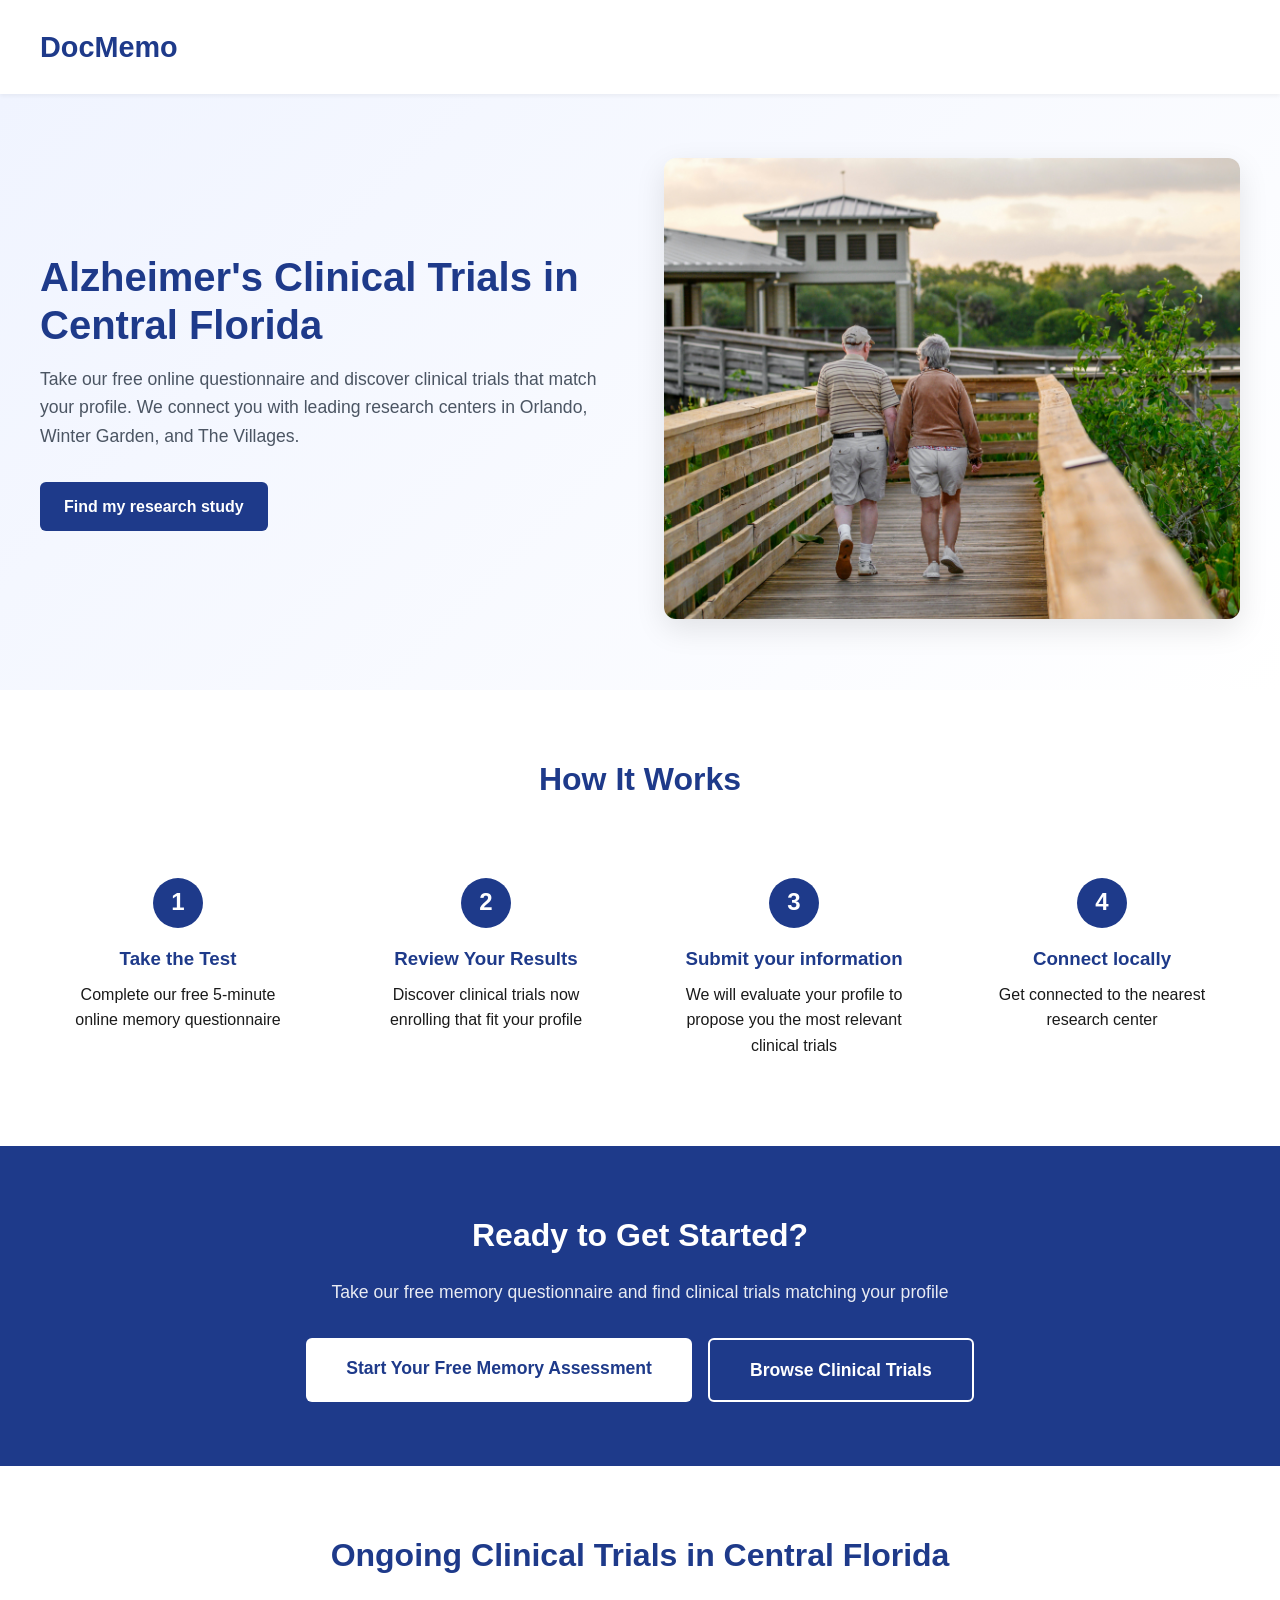
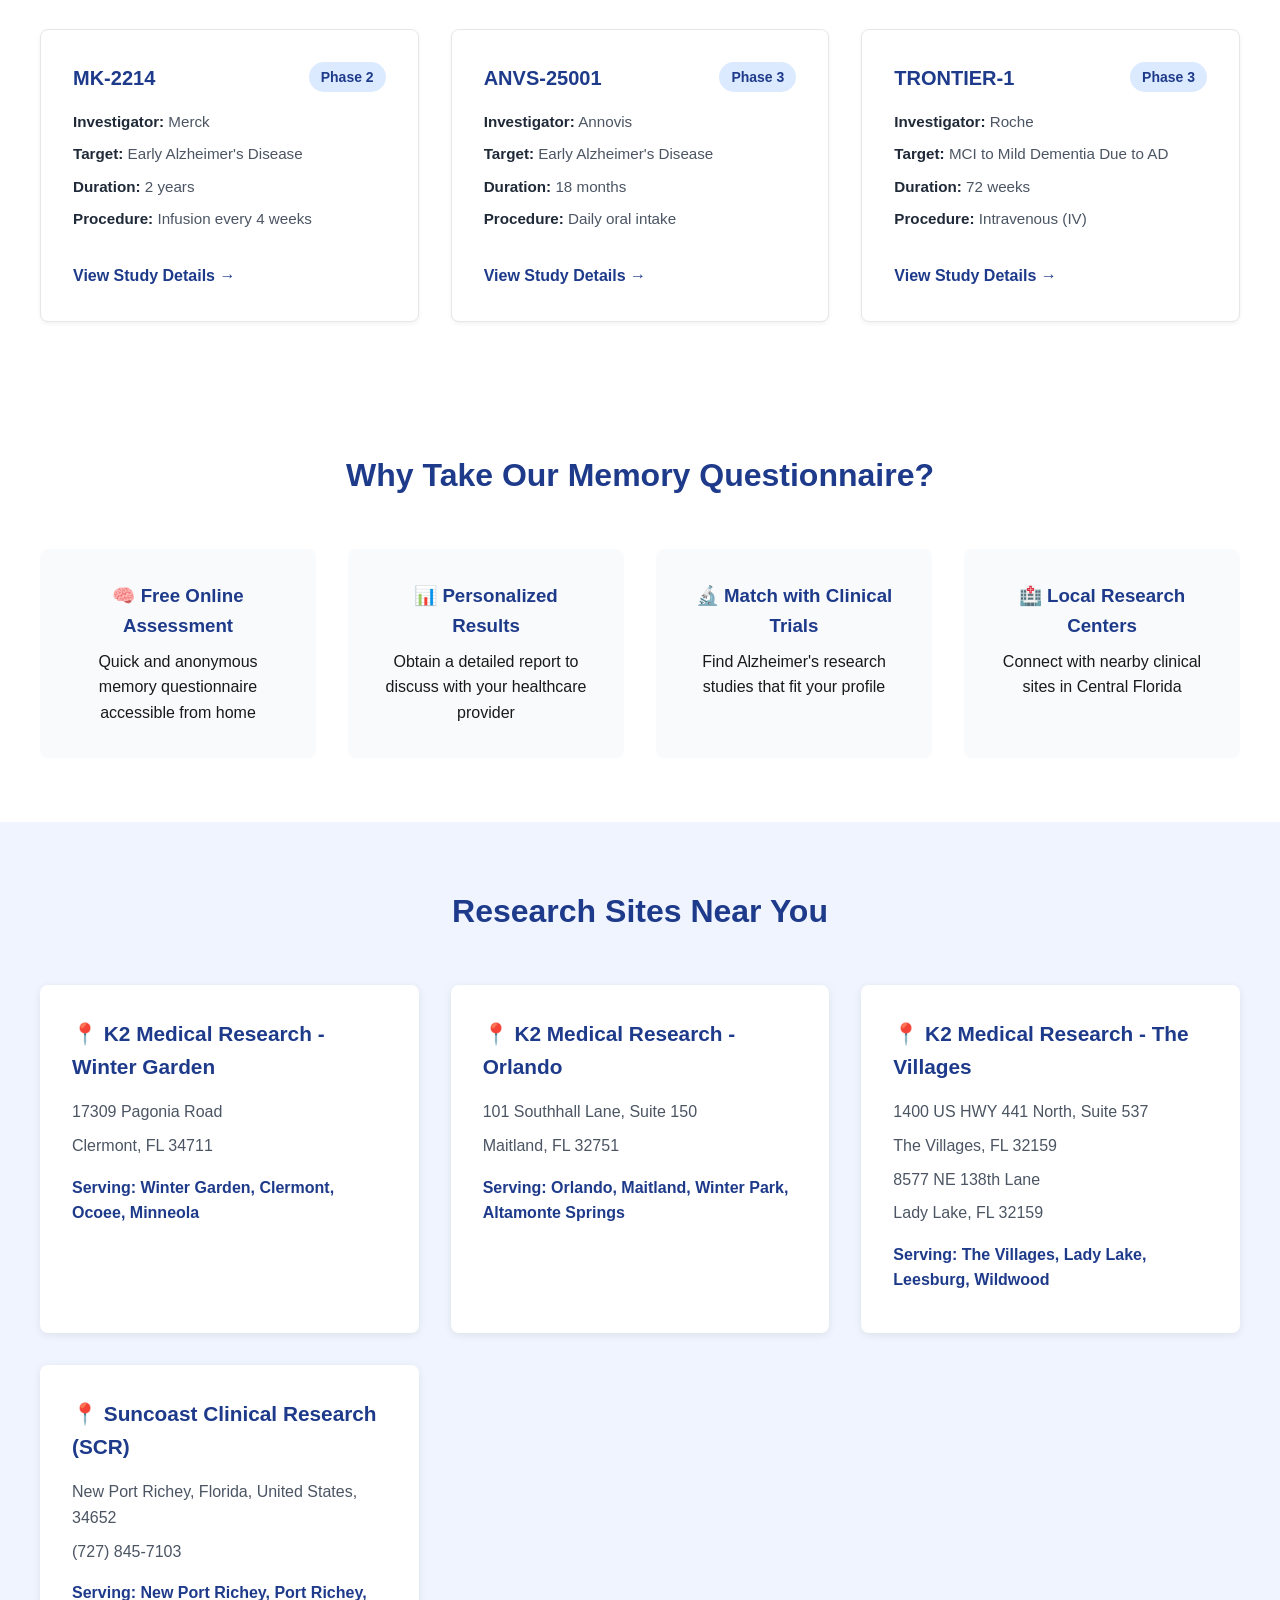
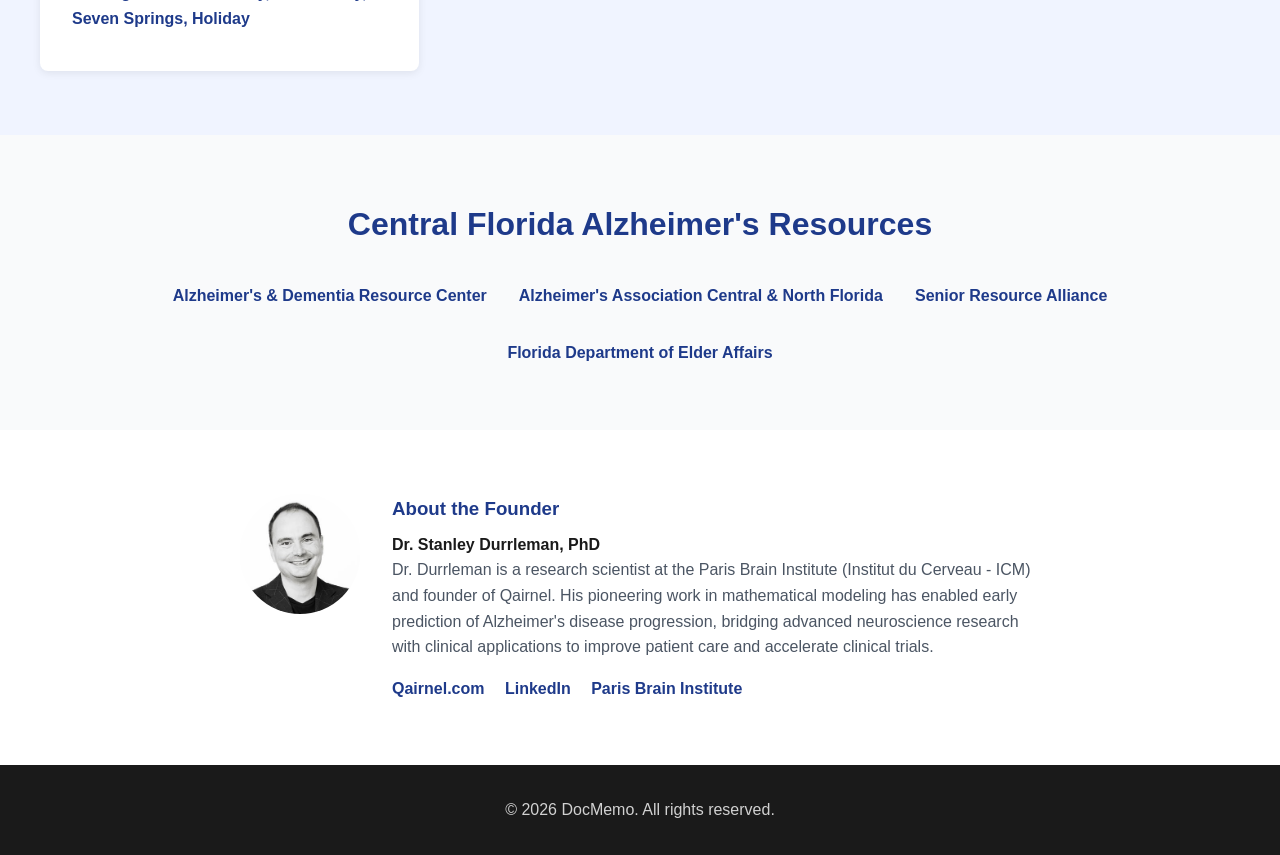
==== commit 91029657: "SEO optimization 🌍" ====
--- a/central-florida/index.html
+++ b/central-florida/index.html
@@ -9,10 +9,10 @@
     <meta name="keywords"
         content="alzheimer clinical trial, memory test for seniors, dementia test, cognitive test online, Orlando clinical research, Central Florida alzheimer studies, The Villages alzheimer research">
     <meta name="author" content="Dr. Stanley Durrleman, PhD - Paris Brain Institute">
-    <meta property="og:title" content="Alzheimer's Clinical Trials - Central Florida">
+    <meta property="og:title" content="Alzheimer's Clinical Trials in Central Florida | DocMemo">
     <meta property="og:description"
         content="Take our free memory questionnaire and connect with Alzheimer's research studies in Central Florida.">
-    <meta property="og:image" content="https://alzheimer-research.docmemo.com/pictures/Senior%20Florida.jpg">
+    <meta property="og:image" content="https://alzheimer-research.docmemo.com/pictures/Senior-Florida.jpg">
     <meta property="og:url" content="https://alzheimer-research.docmemo.com/central-florida/">
     <meta property="og:type" content="website">
 
@@ -21,9 +21,9 @@
     <meta name="twitter:title" content="Alzheimer's Clinical Trials in Central Florida | DocMemo">
     <meta name="twitter:description"
         content="Find Alzheimer's research studies in Orlando, Winter Garden and The Villages.">
-    <meta name="twitter:image" content="https://alzheimer-research.docmemo.com/pictures/Senior%20Florida.jpg">
-
-    <title>Alzheimer's Clinical Trials in Orlando, Winter Garden & The Villages | Free Memory Questionnaire</title>
+    <meta name="twitter:image" content="https://alzheimer-research.docmemo.com/pictures/Senior-Florida.jpg">
+
+    <title>Alzheimer's Clinical Trials in Central Florida | DocMemo</title>
     <link rel="canonical" href="https://alzheimer-research.docmemo.com/central-florida/">
     <link rel="icon" href="../../pictures/brain.ico" type="image/x-icon">
 
@@ -573,7 +573,7 @@
         <section class="hero">
             <div class="hero-content">
                 <div class="hero-text">
-                    <h1>Join Alzheimer's Research Studies in Central Florida</h1>
+                    <h1>Alzheimer's Clinical Trials in Central Florida</h1>
                     <p>Take our free online questionnaire and discover clinical trials that match your profile.
                         We connect you with leading research centers in Orlando, Winter Garden, and The Villages.</p>
                     <div style="display: flex; gap: 1rem; flex-wrap: wrap;">
@@ -581,7 +581,7 @@
                     </div>
                 </div>
                 <div class="hero-image">
-                    <img src="../../pictures/Senior Florida.jpg" alt="Senior Florida" fetchpriority="high">
+                    <img src="../../pictures/Senior-Florida.jpg" alt="Senior couple in Central Florida participating in Alzheimer's clinical trial" fetchpriority="high">
                 </div>
             </div>
         </section>
@@ -604,7 +604,7 @@
                     </div>
                     <div class="step">
                         <div class="step-number">3</div>
-                        <h3>Give your contact</h3>
+                        <h3>Submit your information</h3>
                         <p>We will evaluate your profile to propose you the most relevant clinical trials</p>
                     </div>
                     <div class="step">
@@ -620,7 +620,7 @@
             <h2>Ready to Get Started?</h2>
             <p>Take our free memory questionnaire and find clinical trials matching your profile</p>
             <div style="display: flex; gap: 1rem; justify-content: center; flex-wrap: wrap;">
-                <a href="https://docmemo.com/questionnaire" class="cta-button-large">Start Your Free Memory
+                <a href="https://docmemo.com/trial-finder" class="cta-button-large">Start Your Free Memory
                     Assessment</a>
                 <a href="https://docmemo.com/clinical-trials" class="cta-button-large-secondary">Browse Clinical
                     Trials</a>
@@ -763,7 +763,7 @@
         <section class="author-bio">
             <div class="author-content">
                 <div class="author-image">
-                    <img src="../../pictures/Stanley Durrleman.jpg" alt="Dr. Stanley Durrleman">
+                    <img src="../../pictures/Stanley-Durrleman.jpg" alt="Dr. Stanley Durrleman">
                 </div>
                 <div class="author-text">
                     <h3>About the Founder</h3>
@@ -806,6 +806,26 @@
         "areaServed": {
             "@type": "State",
             "name": "Florida"
+        }
+    }
+    </script>
+    <script type="application/ld+json">
+    {
+        "@context": "https://schema.org",
+        "@type": "Organization",
+        "name": "DocMemo",
+        "@id": "https://alzheimer-research.docmemo.com/",
+        "url": "https://alzheimer-research.docmemo.com/",
+        "description": "Online memory screening and Alzheimer's clinical trial matching for US residents.",
+        "areaServed": {
+            "@type": "Country",
+            "name": "United States"
+        },
+        "availableLanguage": ["en"],
+        "provider": {
+            "@type": "Organization",
+            "name": "Qairnel",
+            "url": "https://qairnel.com"
         }
     }
     </script>
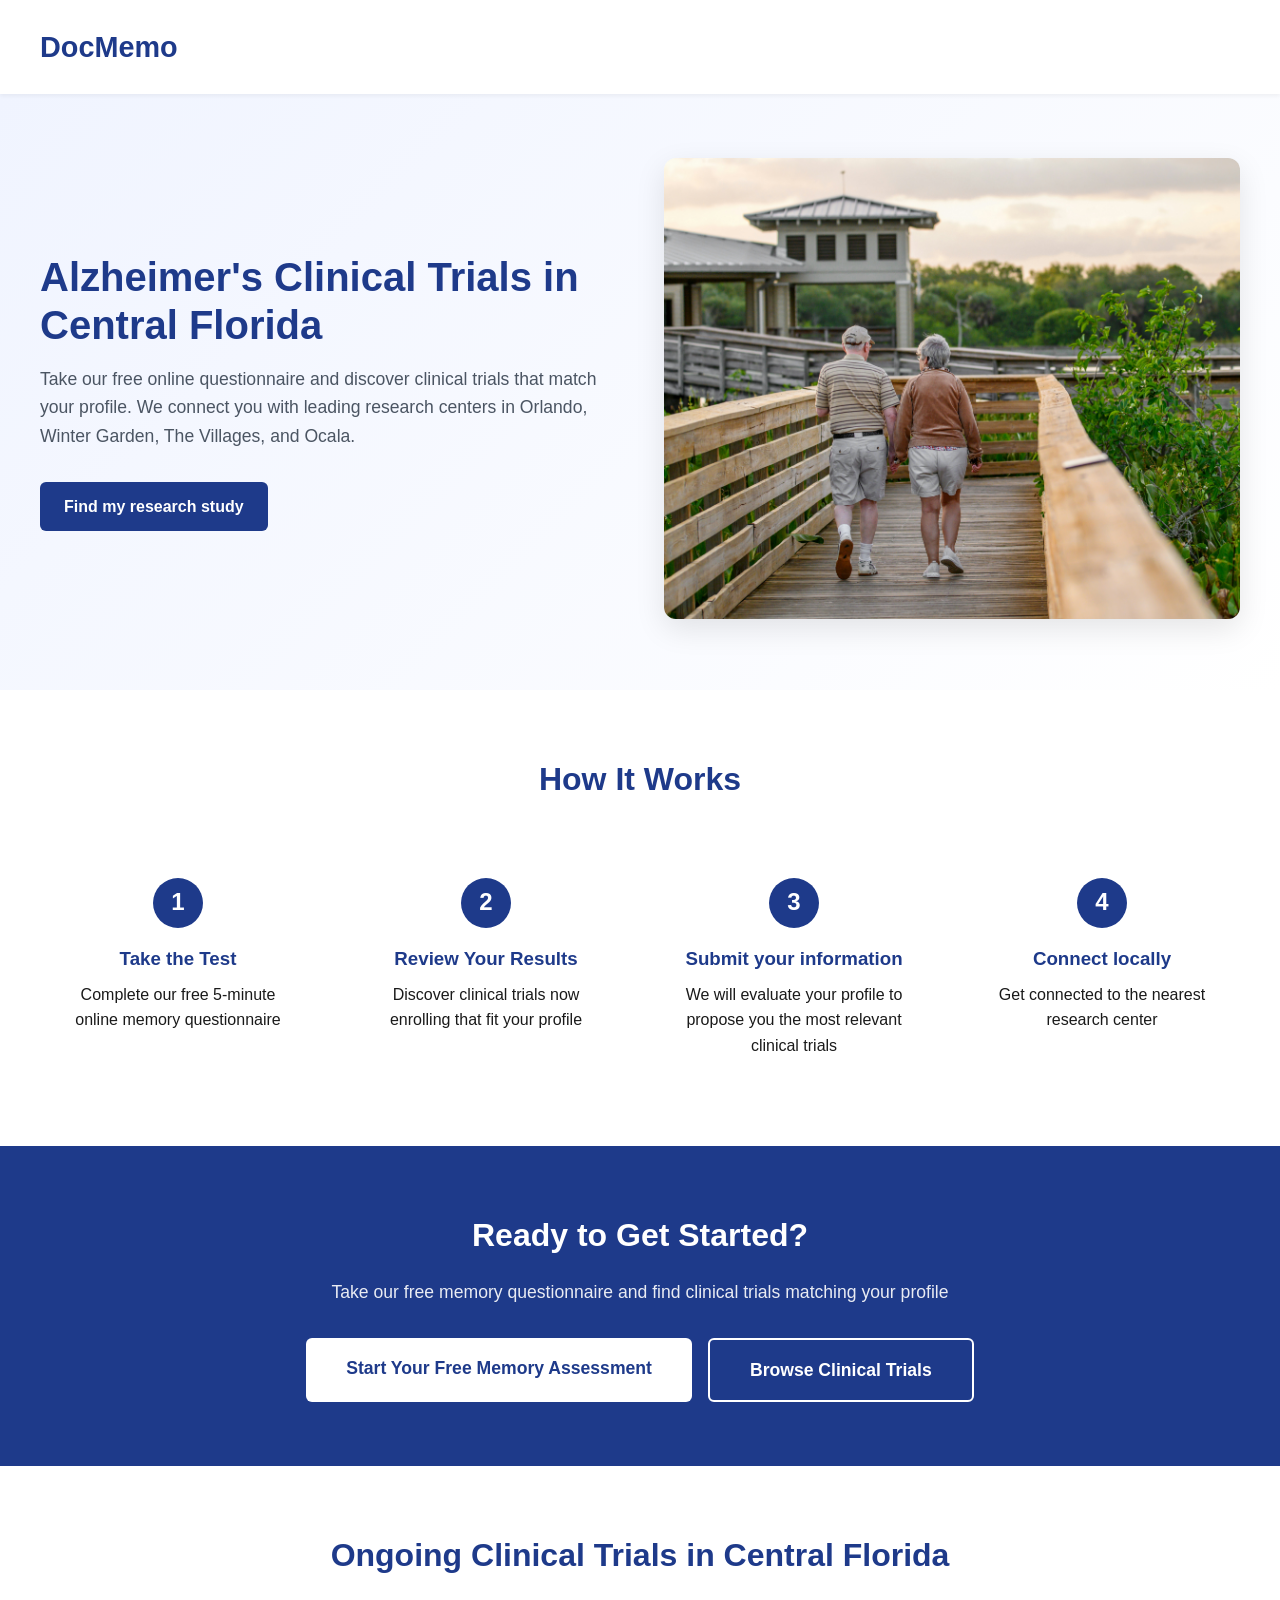
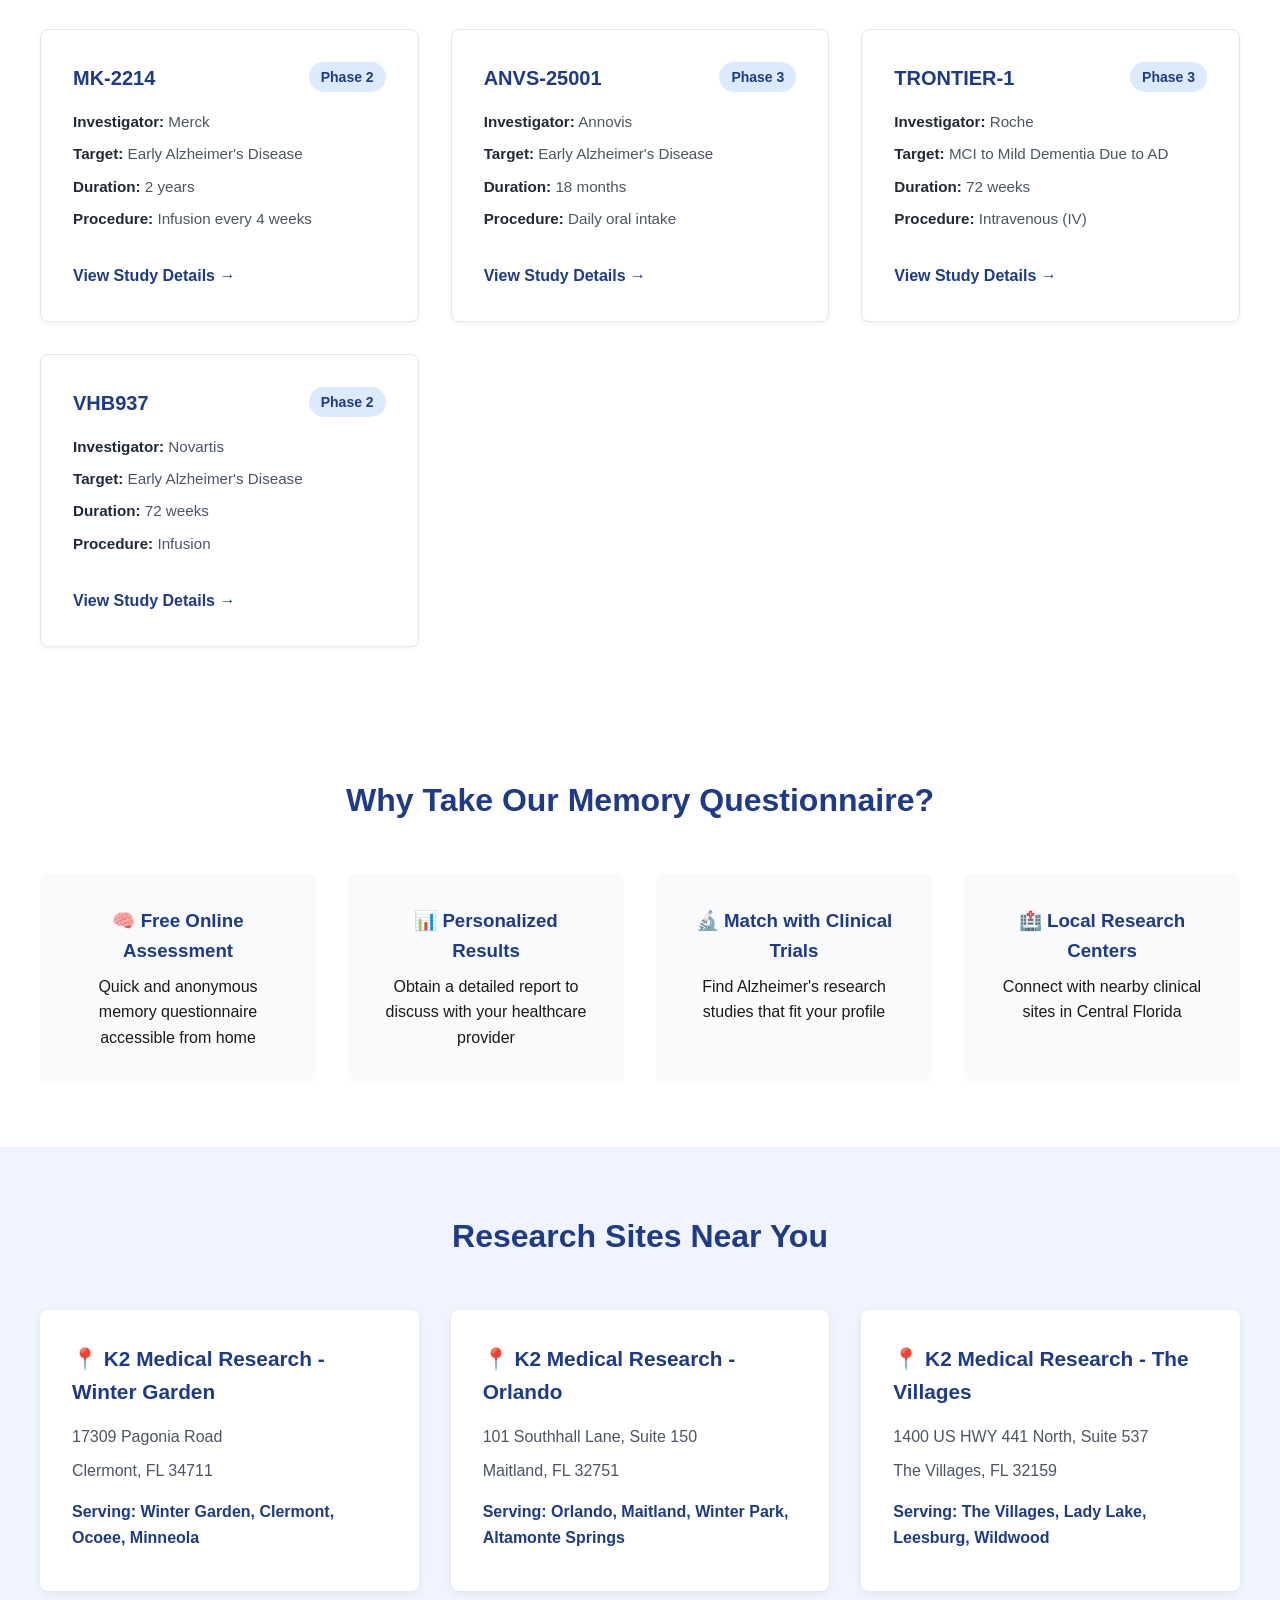
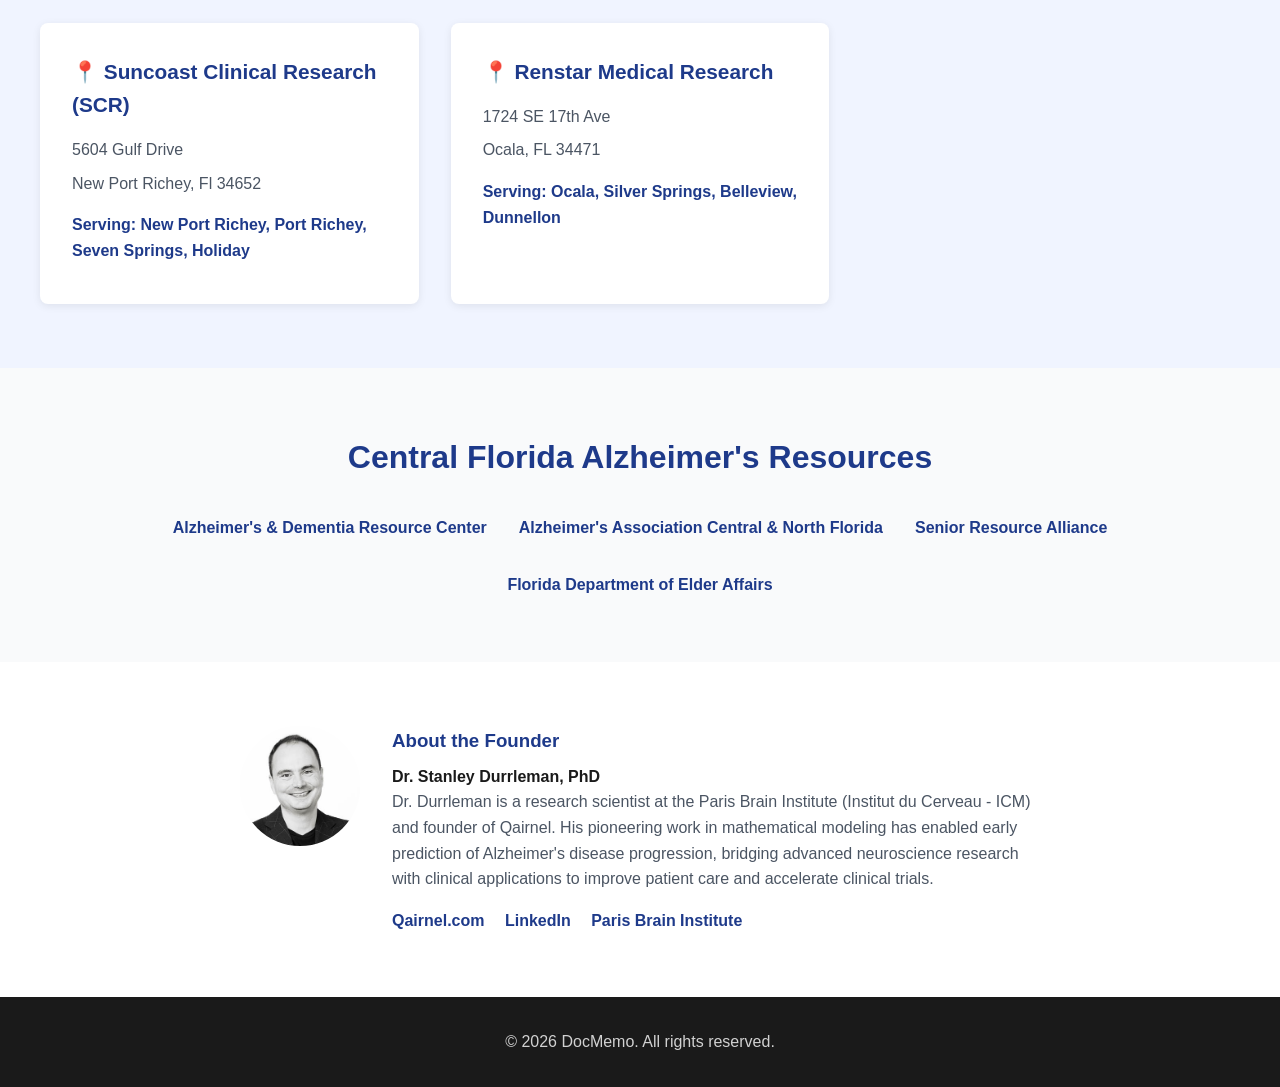
==== commit f416c421: "Renstar ✨" ====
--- a/central-florida/index.html
+++ b/central-florida/index.html
@@ -5,9 +5,9 @@
     <meta charset="UTF-8">
     <meta name="viewport" content="width=device-width, initial-scale=1.0">
     <meta name="description"
-        content="Free online memory questionnaire for Alzheimer's research. Find clinical trials in Orlando, Winter Garden, Clermont, The Villages, and Central Florida.">
+        content="Free online memory questionnaire for Alzheimer's research. Find clinical trials in Orlando, Winter Garden, Clermont, The Villages, Ocala, and Central Florida.">
     <meta name="keywords"
-        content="alzheimer clinical trial, memory test for seniors, dementia test, cognitive test online, Orlando clinical research, Central Florida alzheimer studies, The Villages alzheimer research">
+        content="alzheimer clinical trial, memory test for seniors, dementia test, cognitive test online, Orlando clinical research, Ocala clinical research, Central Florida alzheimer studies, The Villages alzheimer research">
     <meta name="author" content="Dr. Stanley Durrleman, PhD - Paris Brain Institute">
     <meta property="og:title" content="Alzheimer's Clinical Trials in Central Florida | DocMemo">
     <meta property="og:description"
@@ -20,7 +20,7 @@
     <meta name="twitter:card" content="summary_large_image">
     <meta name="twitter:title" content="Alzheimer's Clinical Trials in Central Florida | DocMemo">
     <meta name="twitter:description"
-        content="Find Alzheimer's research studies in Orlando, Winter Garden and The Villages.">
+        content="Find Alzheimer's research studies in Orlando, Winter Garden, The Villages, and Ocala.">
     <meta name="twitter:image" content="https://alzheimer-research.docmemo.com/pictures/Senior-Florida.jpg">
 
     <title>Alzheimer's Clinical Trials in Central Florida | DocMemo</title>
@@ -575,7 +575,7 @@
                 <div class="hero-text">
                     <h1>Alzheimer's Clinical Trials in Central Florida</h1>
                     <p>Take our free online questionnaire and discover clinical trials that match your profile.
-                        We connect you with leading research centers in Orlando, Winter Garden, and The Villages.</p>
+                        We connect you with leading research centers in Orlando, Winter Garden, The Villages, and Ocala.</p>
                     <div style="display: flex; gap: 1rem; flex-wrap: wrap;">
                         <a href="https://docmemo.com/trial-finder" class="cta-button">Find my research study</a>
                     </div>
@@ -678,6 +678,22 @@
                         <a href="https://clinicaltrials.gov/study/NCT07169578?id=NCT07169578" target="_blank"
                             rel="noopener" class="trial-link">View Study Details →</a>
                     </div>
+
+                    <!-- VHB937 -->
+                    <div class="trial-card">
+                        <div class="trial-header">
+                            <h3>VHB937</h3>
+                            <span class="trial-badge">Phase 2</span>
+                        </div>
+                        <div class="trial-details">
+                            <p><strong>Investigator:</strong> Novartis</p>
+                            <p><strong>Target:</strong> Early Alzheimer's Disease</p>
+                            <p><strong>Duration:</strong> 72 weeks</p>
+                            <p><strong>Procedure:</strong> Infusion</p>
+                        </div>
+                        <a href="https://clinicaltrials.gov/study/NCT07094516" target="_blank" rel="noopener"
+                            class="trial-link">View Study Details →</a>
+                    </div>
                 </div>
             </div>
         </section>
@@ -728,17 +744,21 @@
                         <h3>📍 K2 Medical Research - The Villages</h3>
                         <p>1400 US HWY 441 North, Suite 537</p>
                         <p>The Villages, FL 32159</p>
-                        <p style="margin-top: 0.5rem;">8577 NE 138th Lane</p>
-                        <p>Lady Lake, FL 32159</p>
                         <p style="margin-top: 1rem; color: #1e3a8a; font-weight: 600;">Serving: The Villages, Lady Lake,
                             Leesburg, Wildwood</p>
                     </div>
                     <div class="location-card">
                         <h3>📍 Suncoast Clinical Research (SCR)</h3>
-                        <p>New Port Richey, Florida, United States, 34652</p>
-                        <p>(727) 845-7103</p>
+                        <p>5604 Gulf Drive</p>
+                        <p>New Port Richey, Fl 34652</p>
                         <p style="margin-top: 1rem; color: #1e3a8a; font-weight: 600;">Serving: New Port Richey, Port
                             Richey, Seven Springs, Holiday</p>
+                    </div>
+                    <div class="location-card">
+                        <h3>📍 Renstar Medical Research</h3>
+                        <p>1724 SE 17th Ave</p>
+                        <p>Ocala, FL 34471</p>
+                        <p style="margin-top: 1rem; color: #1e3a8a; font-weight: 600;">Serving: Ocala, Silver Springs, Belleview, Dunnellon</p>
                     </div>
                 </div>
             </div>
@@ -796,7 +816,7 @@
         "@context": "https://schema.org",
         "@type": "MedicalWebPage",
         "name": "Alzheimer's Clinical Trials in Central Florida",
-        "description": "Find Alzheimer's clinical trials and take free memory assessments in Orlando, Winter Garden, and The Villages, Florida.",
+        "description": "Find Alzheimer's clinical trials and take free memory assessments in Orlando, Winter Garden, The Villages, and Ocala, Florida.",
         "serviceType": ["Memory Assessment", "Cognitive Testing", "Alzheimer Screening", "Dementia Testing"],
         "medicalSpecialty": "Neurology",
         "about": {
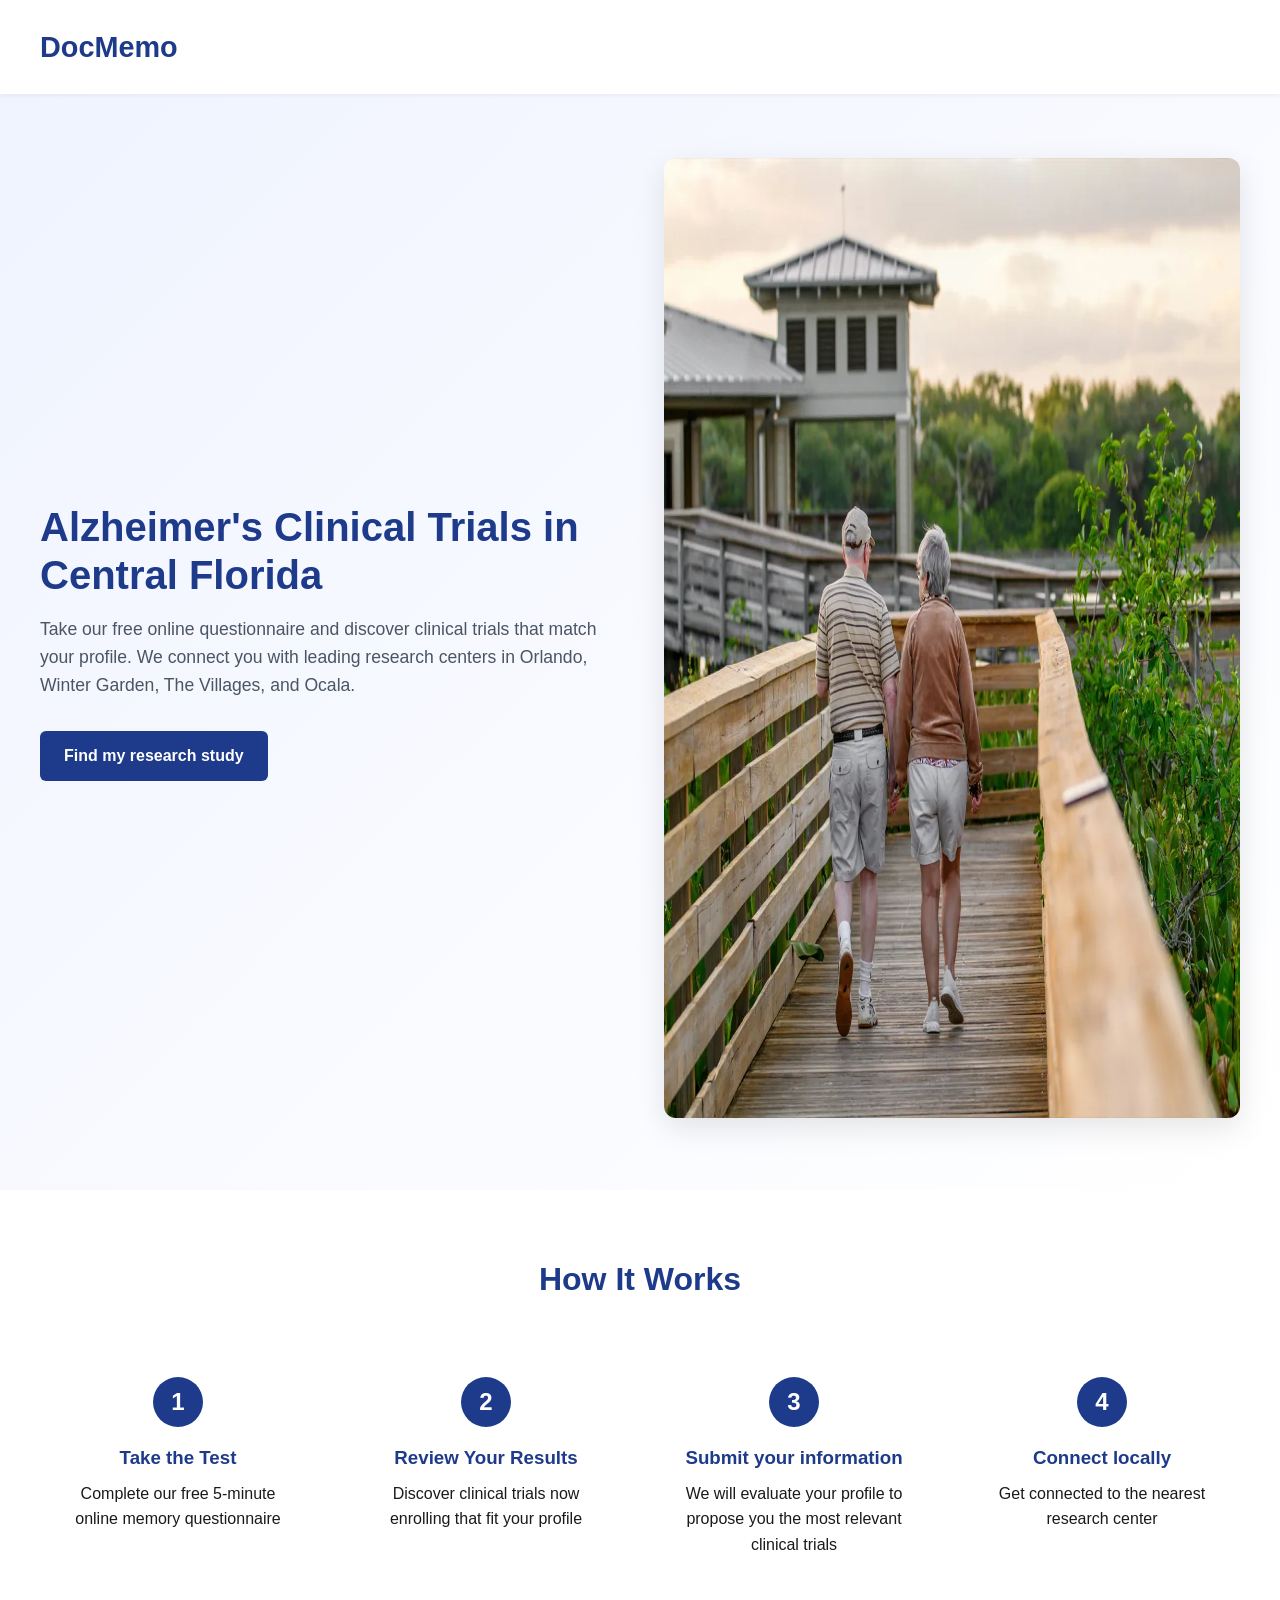
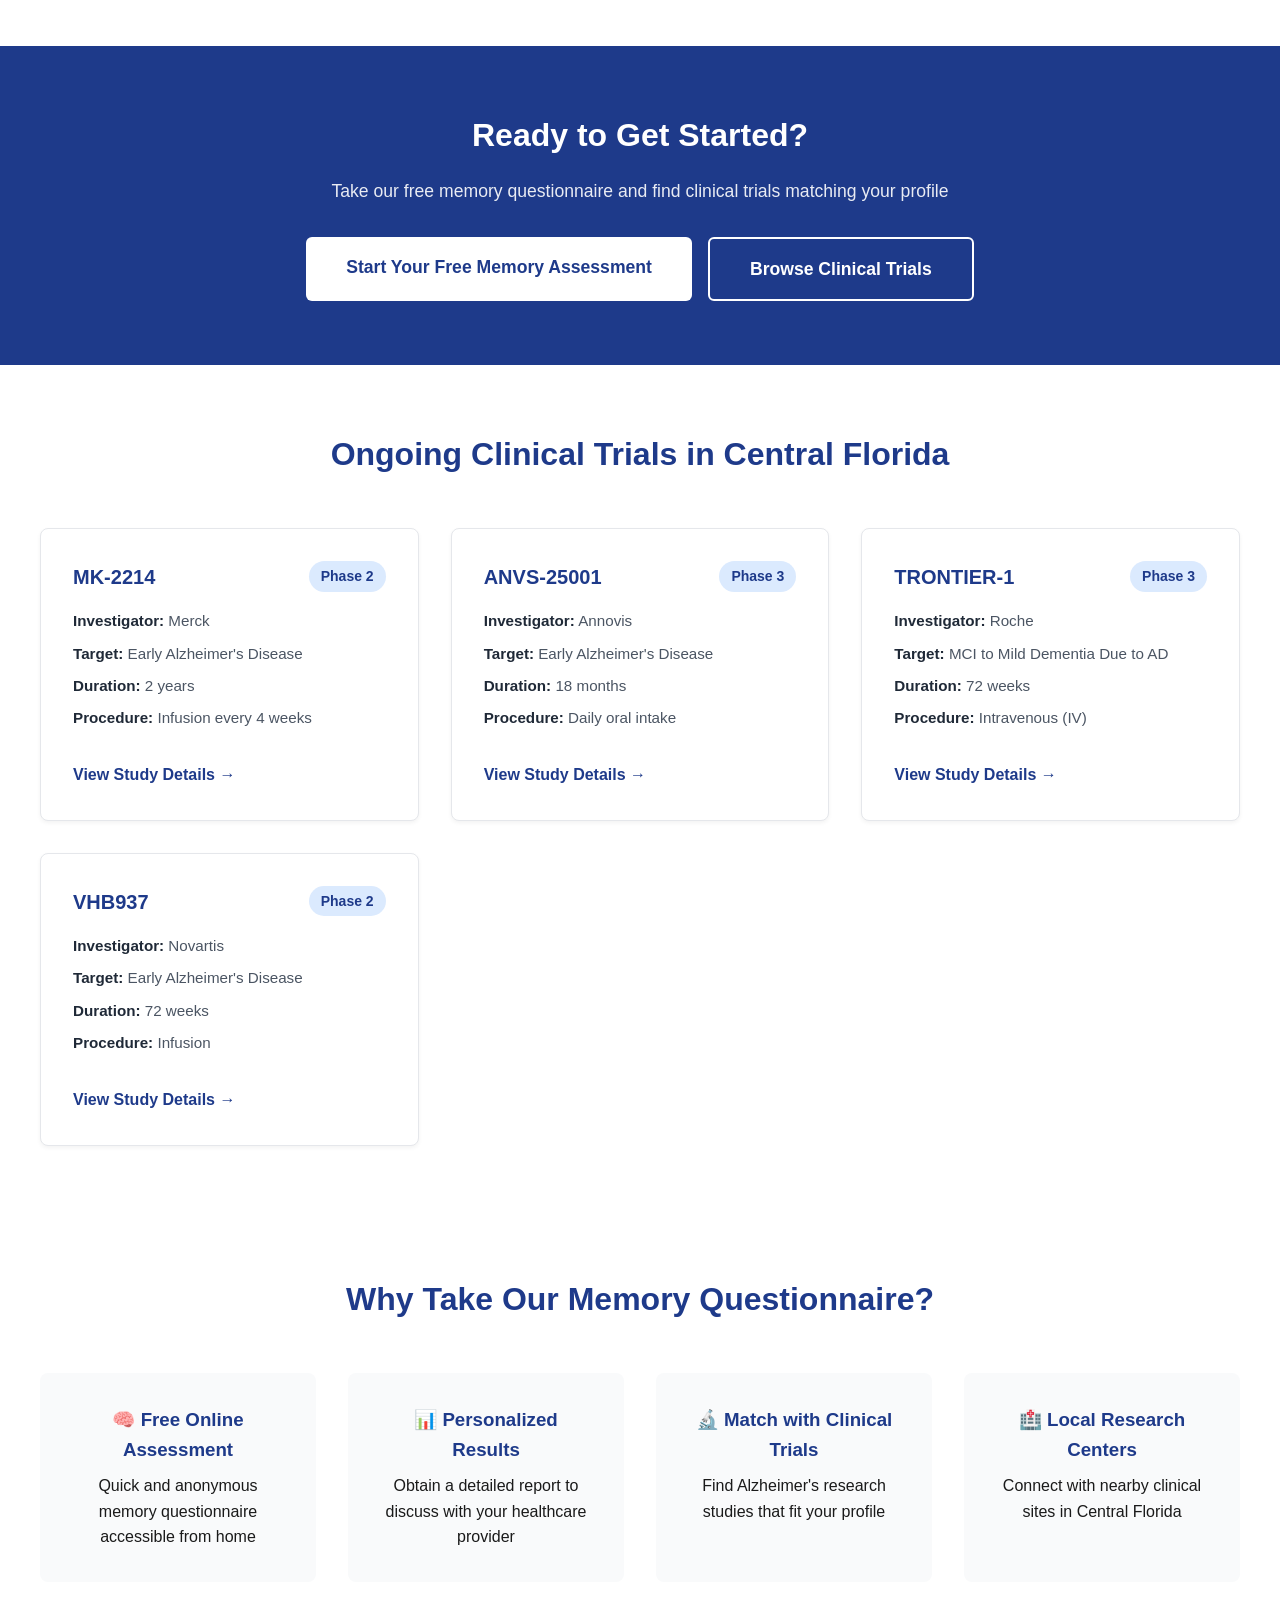
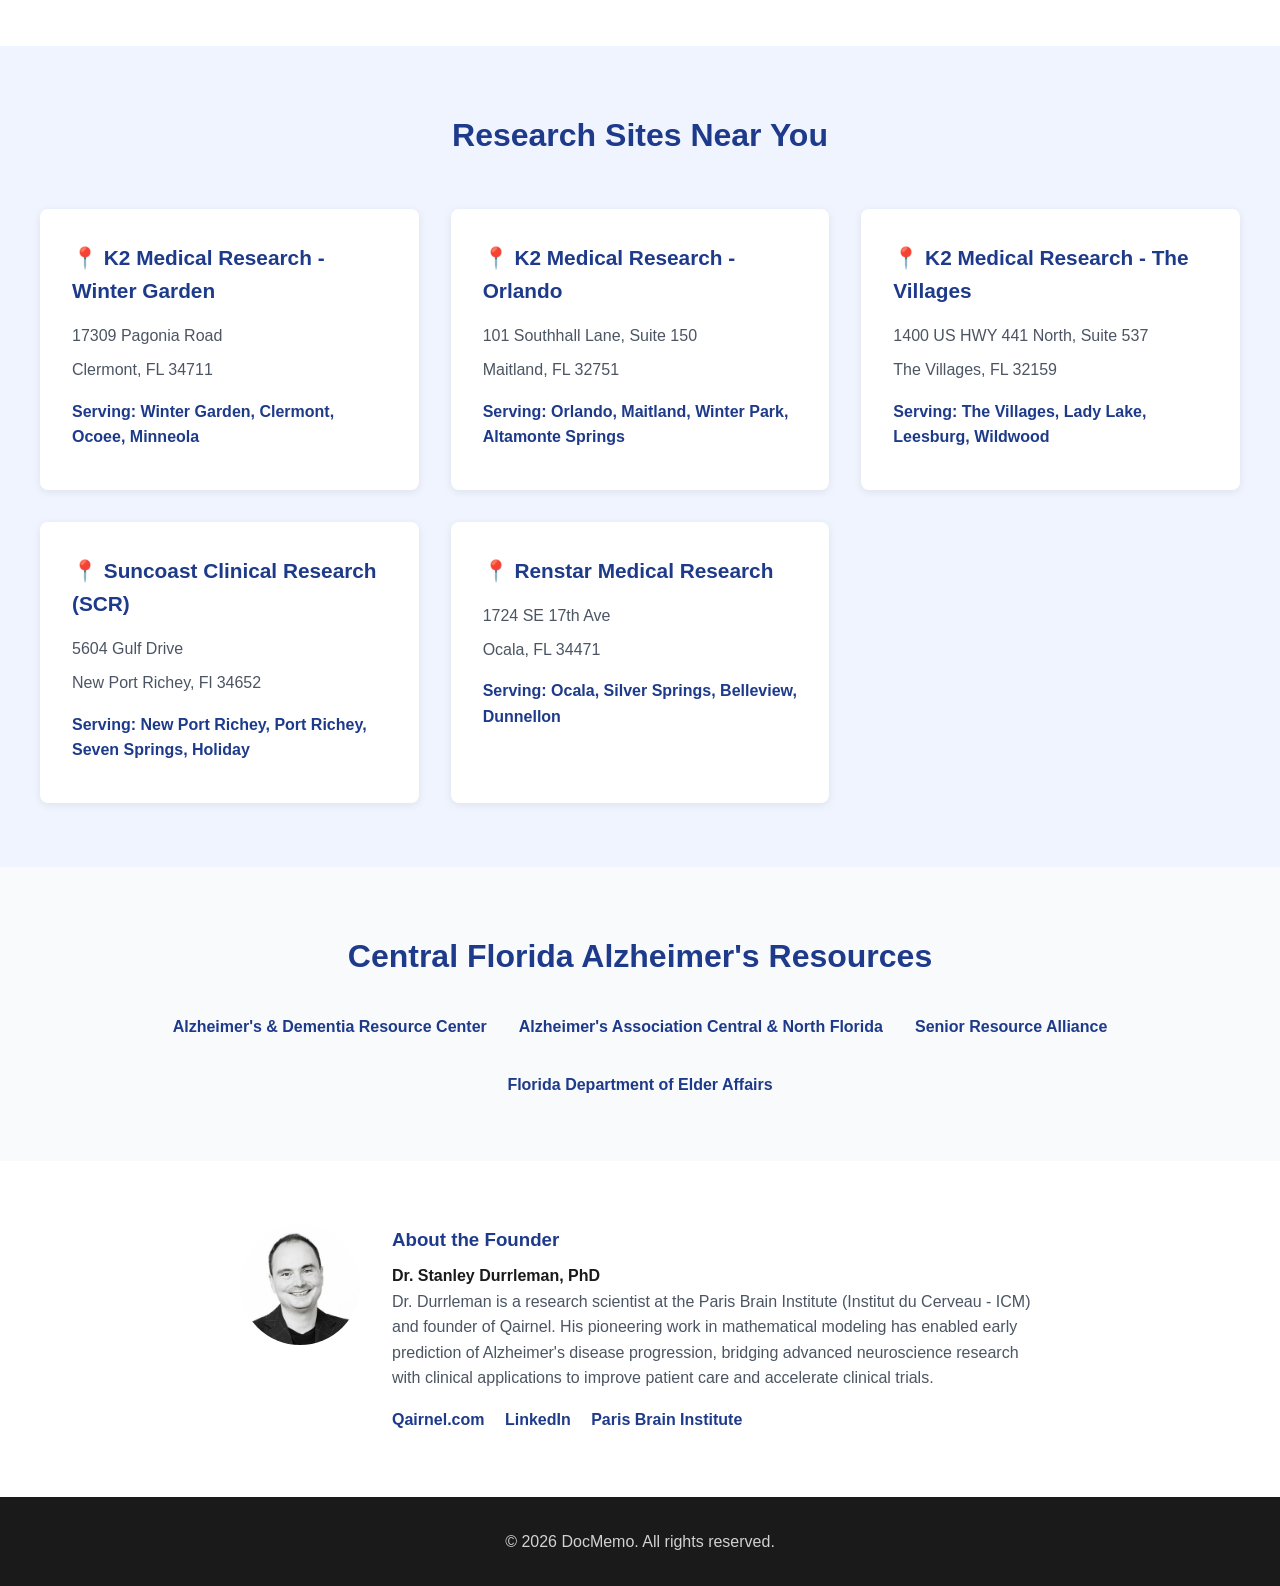
==== commit 6979fd87: "SEO" ====
--- a/central-florida/index.html
+++ b/central-florida/index.html
@@ -581,7 +581,7 @@
                     </div>
                 </div>
                 <div class="hero-image">
-                    <img src="../../pictures/Senior-Florida.jpg" alt="Senior couple in Central Florida participating in Alzheimer's clinical trial" fetchpriority="high">
+                    <img src="../../pictures/Senior-Florida.webp" alt="Senior couple in Central Florida participating in Alzheimer's clinical trial" width="1200" height="960" fetchpriority="high">
                 </div>
             </div>
         </section>
@@ -783,7 +783,7 @@
         <section class="author-bio">
             <div class="author-content">
                 <div class="author-image">
-                    <img src="../../pictures/Stanley-Durrleman.jpg" alt="Dr. Stanley Durrleman">
+                    <img src="../../pictures/Stanley-Durrleman.webp" alt="Dr. Stanley Durrleman" width="120" height="120">
                 </div>
                 <div class="author-text">
                     <h3>About the Founder</h3>
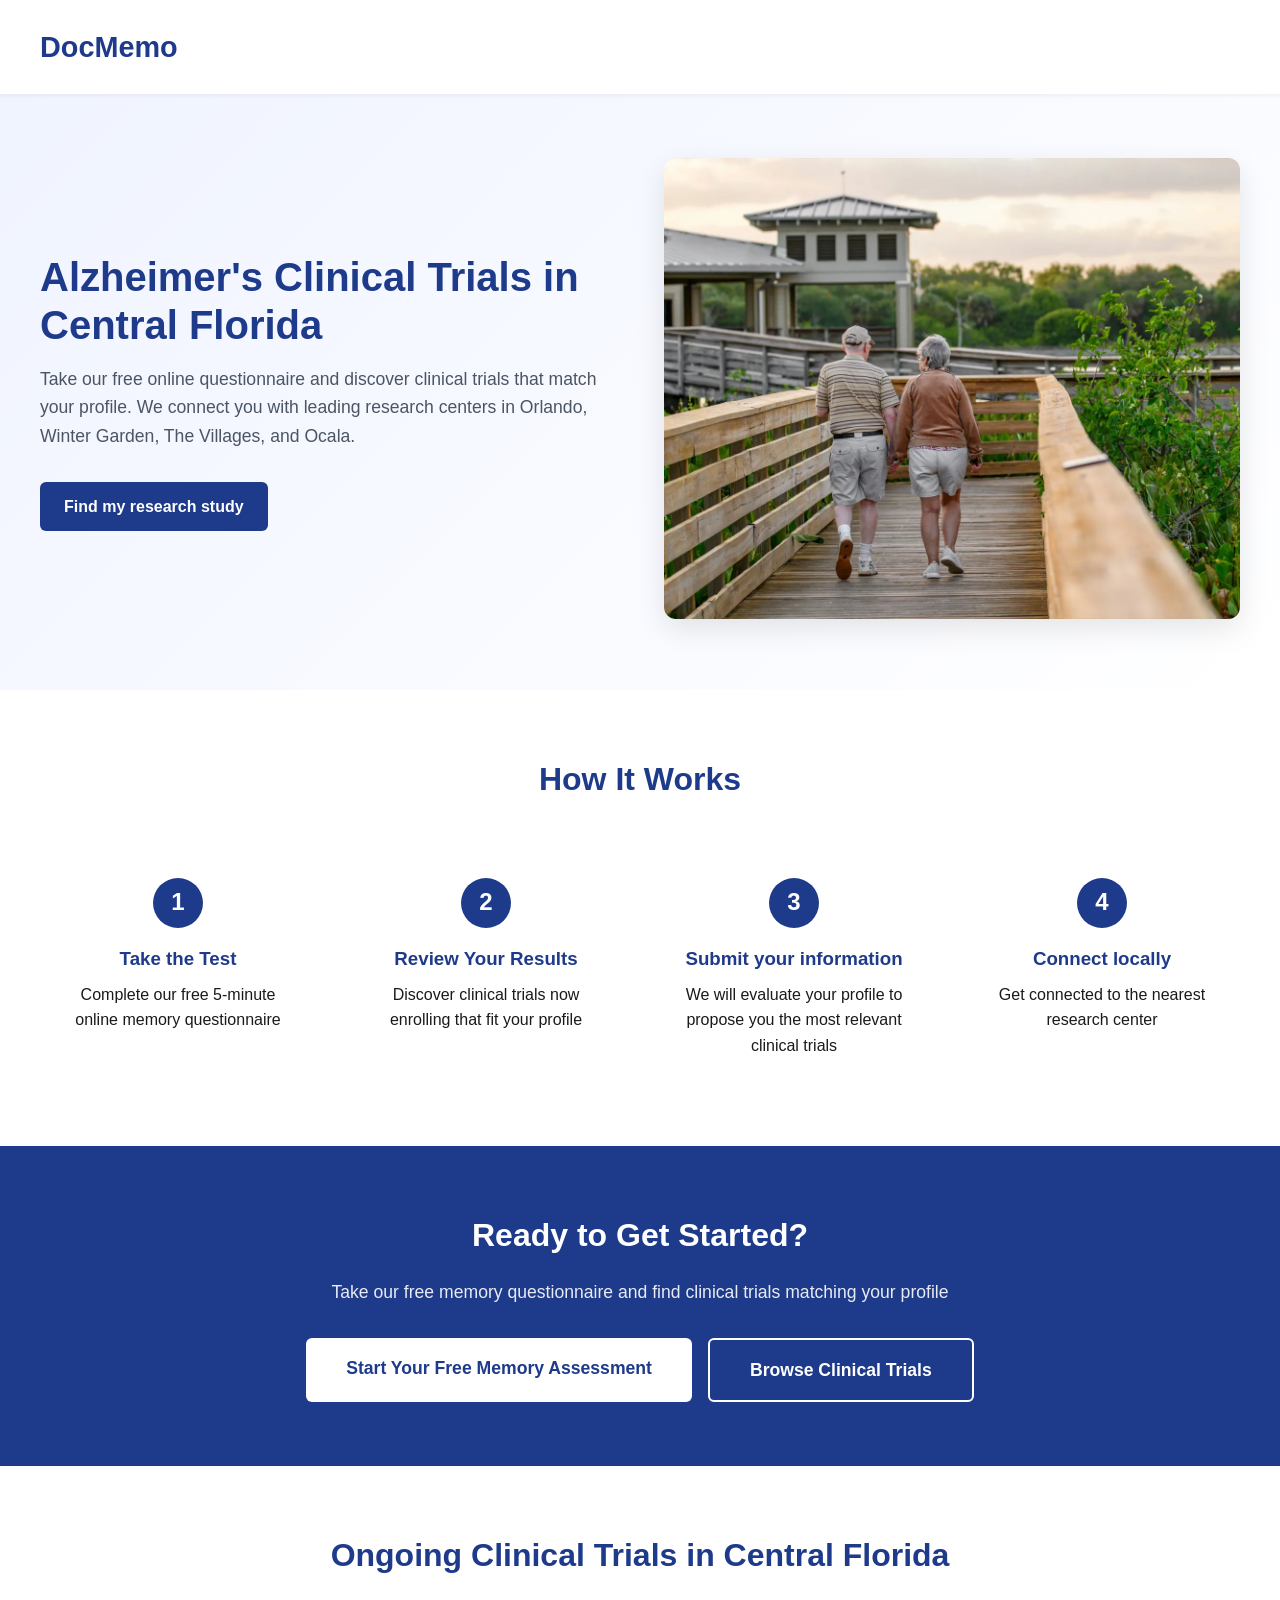
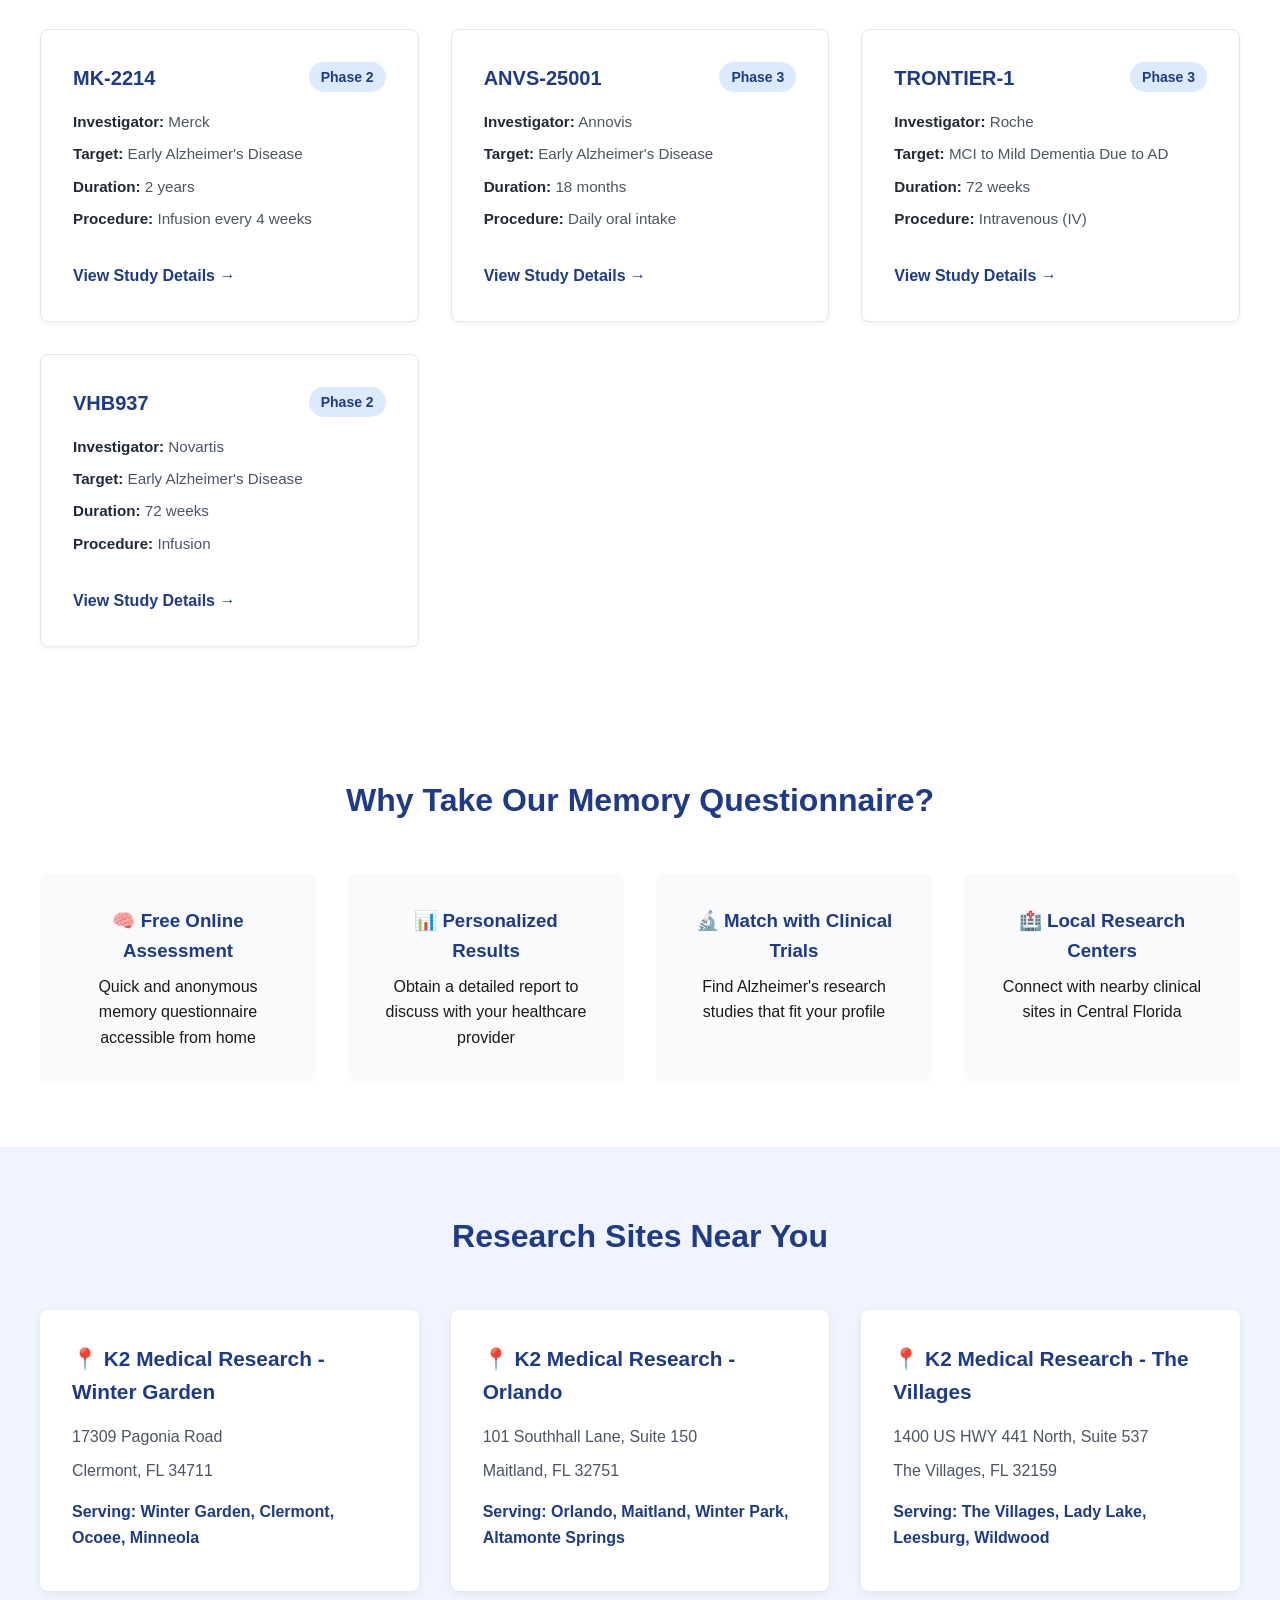
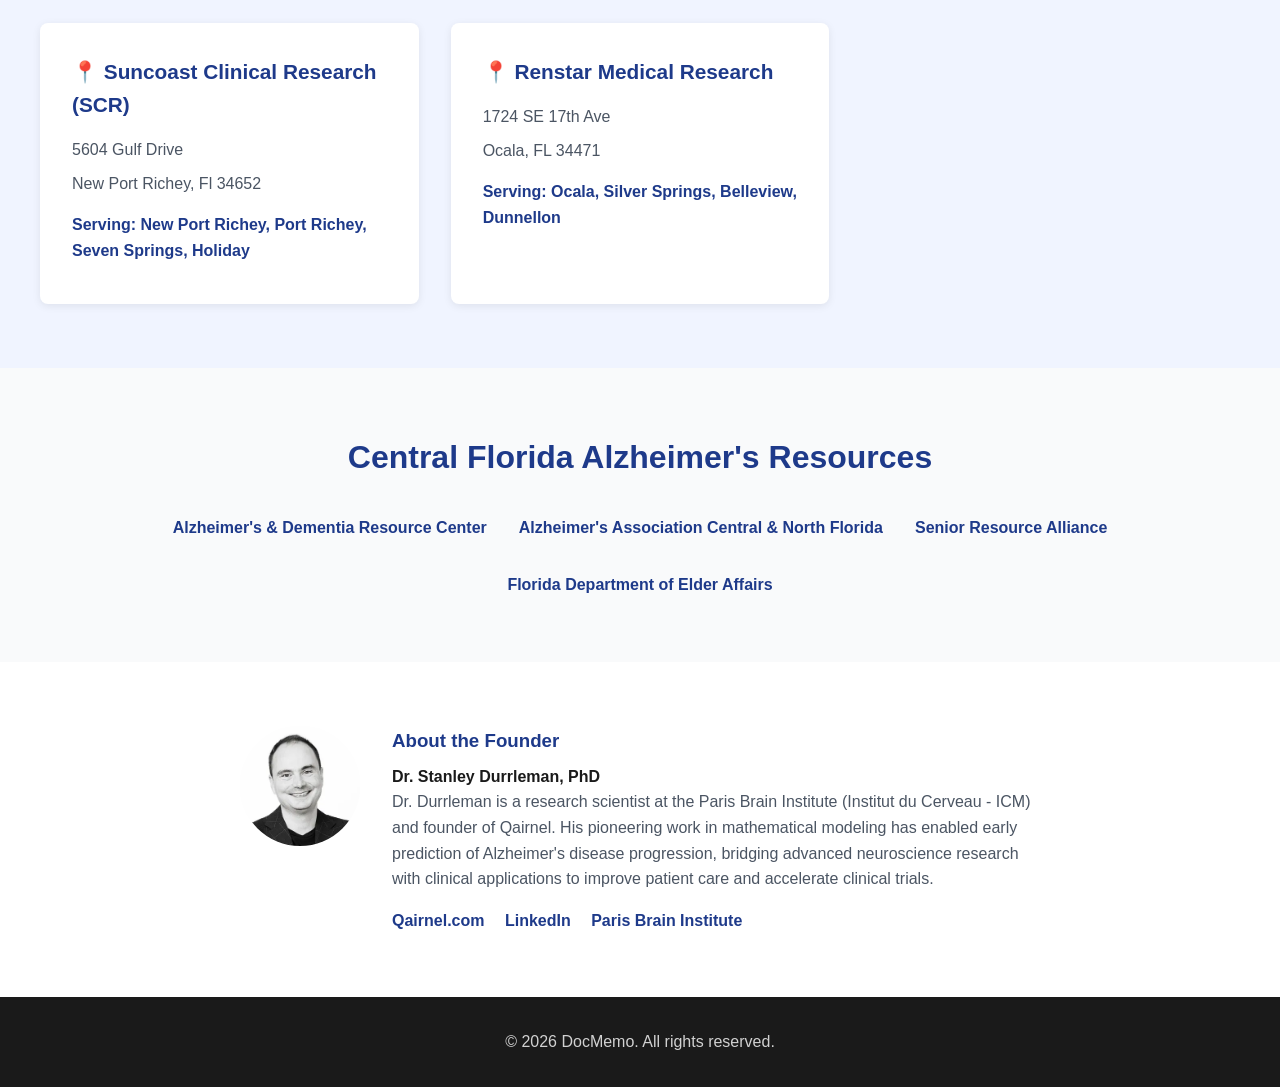
==== commit 562ec631: "PageSpeed Insights 🌎" ====
--- a/central-florida/index.html
+++ b/central-florida/index.html
@@ -41,6 +41,11 @@
             background-color: #ffffff;
         }
 
+        img {
+            max-width: 100%;
+            height: auto;
+        }
+
         .header {
             background-color: #ffffff;
             padding: 1.5rem 2rem;
@@ -127,6 +132,7 @@
 
         .hero-image img {
             max-width: 100%;
+            height: auto;
             border-radius: 12px;
             box-shadow: 0 10px 30px rgba(0, 0, 0, 0.1);
         }
@@ -560,6 +566,24 @@
             text-decoration: underline;
         }
     </style>
+    <script type="application/ld+json">
+    {
+        "@context": "https://schema.org",
+        "@type": "Organization",
+        "name": "Qairnel",
+        "location": {
+            "@type": "Place",
+            "address": {
+                "@type": "PostalAddress",
+                "streetAddress": "60 Broad Street",
+                "addressLocality": "New York",
+                "addressRegion": "NY",
+                "postalCode": "10004",
+                "addressCountry": "US"
+            }
+        }
+    }
+    </script>
 </head>
 
 <body>
